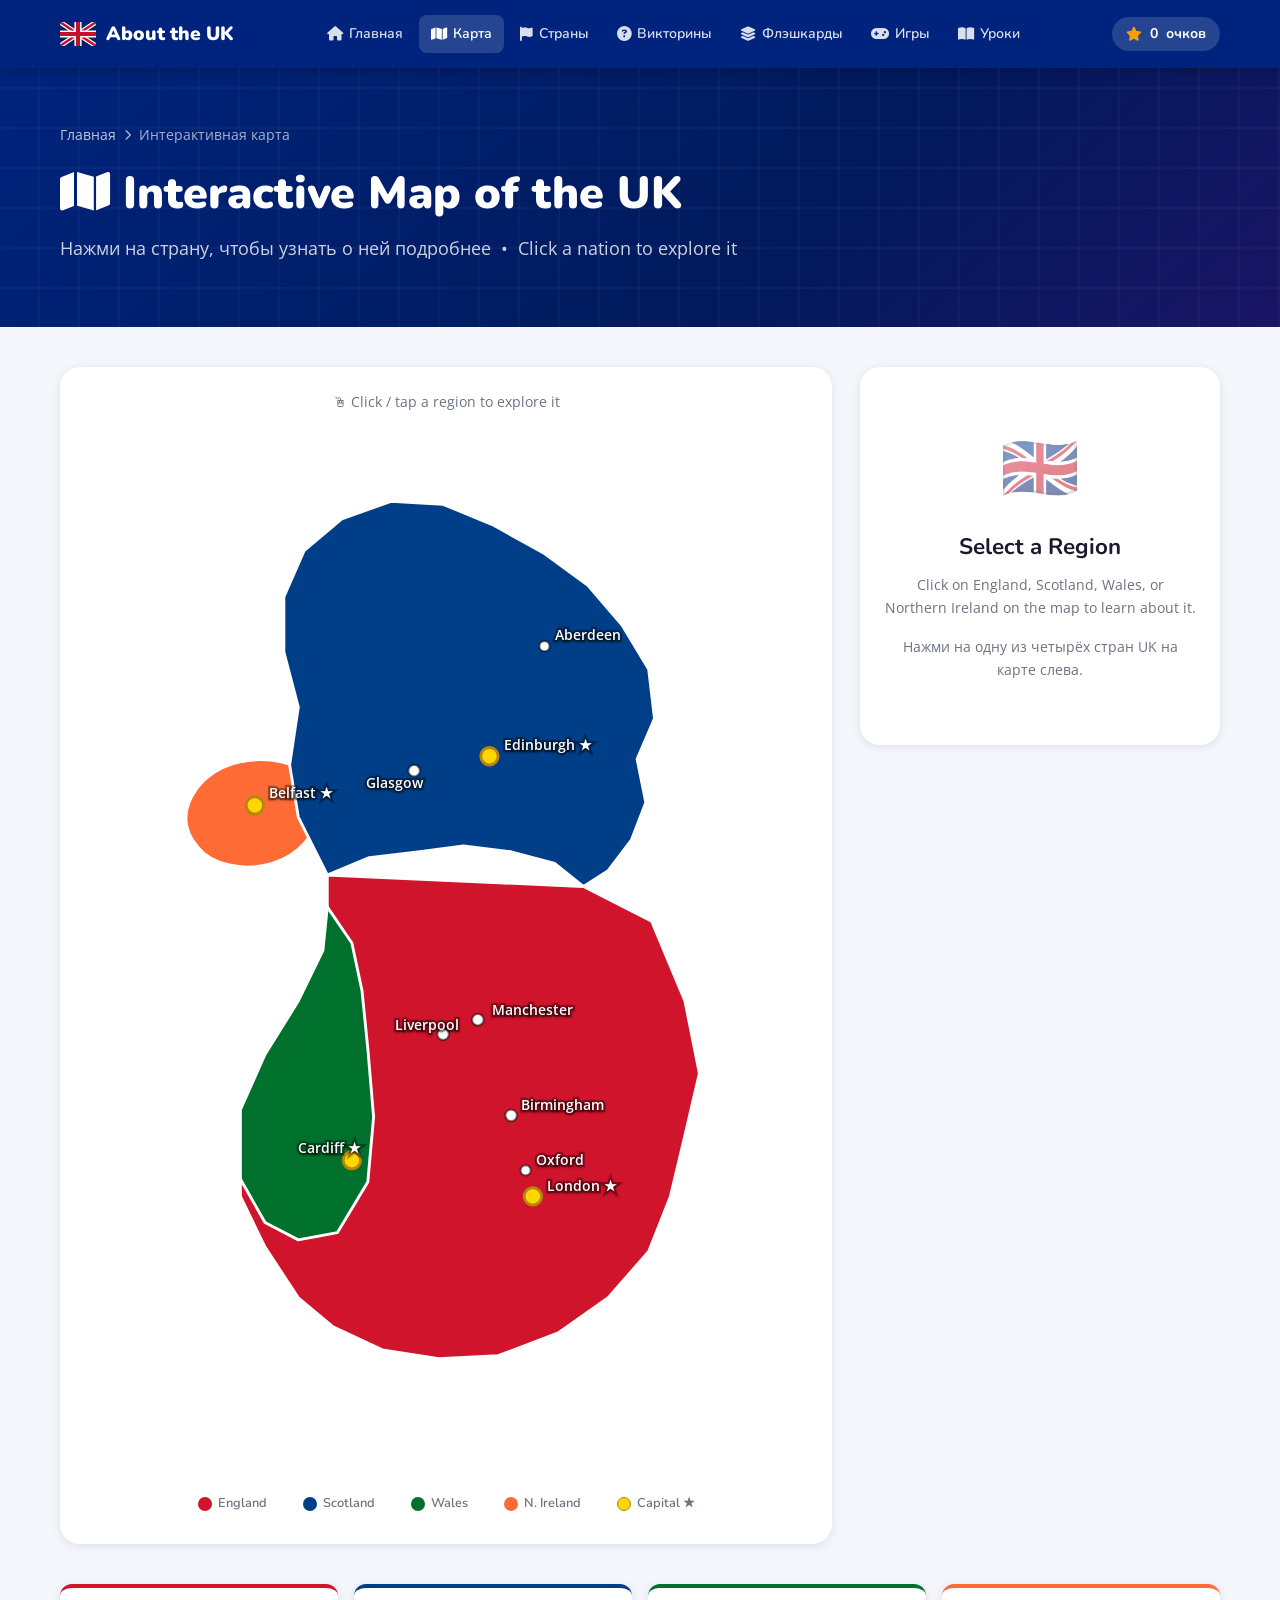
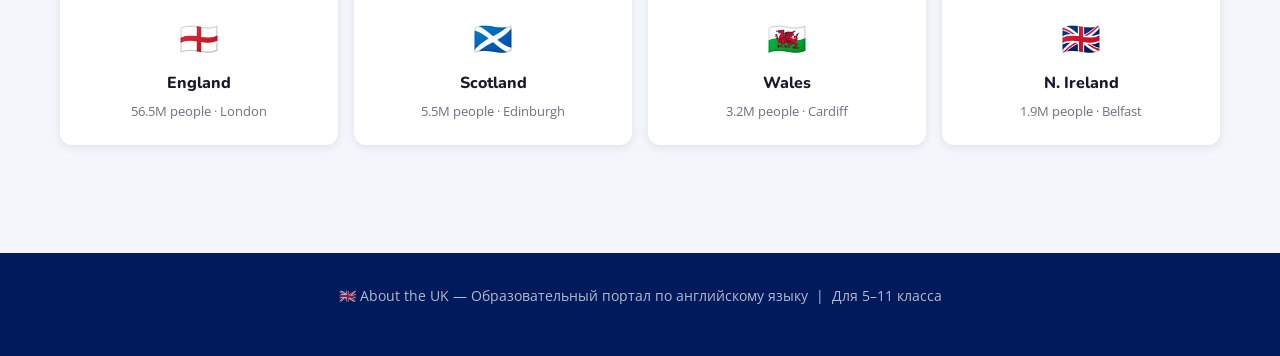
==== pages/map.html @ 23c2fe62 "Init" ====
<!DOCTYPE html>
<html lang="en">
<head>
  <meta charset="UTF-8">
  <meta name="viewport" content="width=device-width, initial-scale=1.0">
  <title>Interactive Map — About the UK</title>
  <link rel="stylesheet" href="../css/main.css">
  <link rel="stylesheet" href="../css/map.css">
  <link rel="stylesheet" href="https://cdnjs.cloudflare.com/ajax/libs/font-awesome/6.5.0/css/all.min.css">
</head>
<body>

  <!-- Navigation -->
  <nav class="nav">
    <div class="container">
      <a class="nav-logo" href="../index.html">
        <svg class="flag-icon" viewBox="0 0 60 40" xmlns="http://www.w3.org/2000/svg">
          <rect width="60" height="40" fill="#012169"/>
          <path d="M0,0 L60,40 M60,0 L0,40" stroke="#fff" stroke-width="8"/>
          <path d="M0,0 L60,40 M60,0 L0,40" stroke="#C8102E" stroke-width="4"/>
          <path d="M30,0 V40 M0,20 H60" stroke="#fff" stroke-width="12"/>
          <path d="M30,0 V40 M0,20 H60" stroke="#C8102E" stroke-width="7"/>
        </svg>
        <span>About the UK</span>
      </a>
      <ul class="nav-menu" id="navMenu">
        <li><a class="nav-link" href="../index.html"><i class="fa fa-home"></i> Главная</a></li>
        <li><a class="nav-link active" href="map.html"><i class="fa fa-map"></i> Карта</a></li>
        <li><a class="nav-link" href="countries.html"><i class="fa fa-flag"></i> Страны</a></li>
        <li><a class="nav-link" href="quiz.html"><i class="fa fa-question-circle"></i> Викторины</a></li>
        <li><a class="nav-link" href="flashcards.html"><i class="fa fa-layer-group"></i> Флэшкарды</a></li>
        <li><a class="nav-link" href="wordgames.html"><i class="fa fa-gamepad"></i> Игры</a></li>
        <li><a class="nav-link" href="lessons.html"><i class="fa fa-book-open"></i> Уроки</a></li>
      </ul>
      <div class="nav-points"><i class="fa fa-star"></i> <span class="nav-pts-value">0</span> очков</div>
      <button class="nav-burger" id="navBurger" aria-label="Menu" aria-expanded="false">
        <span></span><span></span><span></span>
      </button>
    </div>
  </nav>

  <!-- Hero -->
  <div class="page-hero">
    <div class="container">
      <div class="breadcrumb">
        <a href="../index.html">Главная</a>
        <i class="fa fa-chevron-right"></i>
        <span>Интерактивная карта</span>
      </div>
      <h1><i class="fa fa-map"></i> Interactive Map of the UK</h1>
      <p>Нажми на страну, чтобы узнать о ней подробнее &nbsp;•&nbsp; Click a nation to explore it</p>
    </div>
  </div>

  <!-- Map Layout -->
  <div class="container">
    <div class="map-layout">

      <!-- SVG Map -->
      <div class="map-container">
        <p class="map-title">🖱 Click / tap a region to explore it</p>

        <svg class="uk-map-svg" viewBox="0 0 500 720" xmlns="http://www.w3.org/2000/svg" role="img" aria-label="Interactive map of the United Kingdom">
          <title>Interactive map of the United Kingdom</title>

          <!-- ── Northern Ireland ── -->
          <path class="nation nation-northern-ireland" data-nation="northern-ireland"
            d="M 78,248 C 90,232 113,225 137,230 C 155,234 164,247 162,265
               C 160,280 149,294 130,300 C 110,306 88,301 78,288
               C 68,276 68,262 78,248 Z"
            tabindex="0" role="button" aria-label="Northern Ireland"/>

          <!-- ── Scotland ── -->
          <path class="nation nation-scotland" data-nation="scotland"
            d="M 168,308 L 197,296 L 232,292 L 262,288 L 295,292
               L 325,300 L 345,316 L 362,305 L 378,284 L 388,258
               L 382,228 L 394,200 L 390,166 L 372,136 L 348,108
               L 318,86 L 282,66 L 248,52 L 212,50 L 178,62
               L 152,84 L 138,116 L 138,154 L 148,192 L 142,232
               L 148,268 L 168,308 Z"
            tabindex="0" role="button" aria-label="Scotland"/>

          <!-- ── England (drawn first, Wales covers western protrusion on top) ── -->
          <path class="nation nation-england" data-nation="england"
            d="M 168,308 L 345,316 L 392,340 L 415,395
               L 425,445 L 415,488 L 405,530 L 390,568
               L 362,600 L 328,624 L 286,640 L 245,642
               L 206,636 L 172,620 L 148,600 L 125,565
               L 108,530 L 108,480 L 125,452 L 148,435
               L 155,400 L 165,360 L 168,330 L 168,308 Z"
            tabindex="0" role="button" aria-label="England"/>

          <!-- ── Wales (drawn on top of England, covers western protrusion) ── -->
          <path class="nation nation-wales" data-nation="wales"
            d="M 168,330 L 165,360 L 148,395 L 125,432
               L 108,470 L 108,518 L 125,548 L 148,560
               L 175,555 L 196,520 L 200,475 L 196,428
               L 192,388 L 185,355 L 168,330 Z"
            tabindex="0" role="button" aria-label="Wales"/>

          <!-- ── City Markers ── -->
          <!-- London -->
          <g class="city-marker" data-city="London" data-country="england">
            <circle class="city-dot capital" cx="310" cy="530" r="6"/>
            <text class="city-label" x="320" y="526">London ★</text>
          </g>
          <!-- Manchester -->
          <g class="city-marker" data-city="Manchester" data-country="england">
            <circle class="city-dot" cx="272" cy="408" r="4"/>
            <text class="city-label" x="282" y="405">Manchester</text>
          </g>
          <!-- Edinburgh -->
          <g class="city-marker" data-city="Edinburgh" data-country="scotland">
            <circle class="city-dot capital" cx="280" cy="226" r="6"/>
            <text class="city-label" x="290" y="222">Edinburgh ★</text>
          </g>
          <!-- Glasgow -->
          <g class="city-marker" data-city="Glasgow" data-country="scotland">
            <circle class="city-dot" cx="228" cy="236" r="4"/>
            <text class="city-label" x="195" y="248">Glasgow</text>
          </g>
          <!-- Cardiff -->
          <g class="city-marker" data-city="Cardiff" data-country="wales">
            <circle class="city-dot capital" cx="185" cy="505" r="6"/>
            <text class="city-label" x="148" y="500">Cardiff ★</text>
          </g>
          <!-- Belfast -->
          <g class="city-marker" data-city="Belfast" data-country="northern-ireland">
            <circle class="city-dot capital" cx="118" cy="260" r="6"/>
            <text class="city-label" x="128" y="255">Belfast ★</text>
          </g>
          <!-- Birmingham -->
          <g class="city-marker" data-city="Birmingham" data-country="england">
            <circle class="city-dot" cx="295" cy="474" r="4"/>
            <text class="city-label" x="302" y="470">Birmingham</text>
          </g>
          <!-- Liverpool -->
          <g class="city-marker" data-city="Liverpool" data-country="england">
            <circle class="city-dot" cx="248" cy="418" r="4"/>
            <text class="city-label" x="215" y="415">Liverpool</text>
          </g>
          <!-- Oxford -->
          <g class="city-marker" data-city="Oxford" data-country="england">
            <circle class="city-dot" cx="305" cy="512" r="3.5"/>
            <text class="city-label" x="312" y="508">Oxford</text>
          </g>
          <!-- Aberdeen -->
          <g class="city-marker" data-city="Aberdeen" data-country="scotland">
            <circle class="city-dot" cx="318" cy="150" r="3.5"/>
            <text class="city-label" x="325" y="146">Aberdeen</text>
          </g>

        </svg>

        <!-- Tooltip -->
        <div id="mapTooltip" style="display:none;position:absolute;top:16px;left:50%;transform:translateX(-50%);
          background:rgba(0,0,0,0.75);color:#fff;padding:6px 14px;border-radius:20px;
          font-family:var(--font-h);font-weight:700;font-size:0.875rem;pointer-events:none;white-space:nowrap">
        </div>

        <!-- Legend -->
        <div class="map-legend">
          <div class="legend-item" data-nation="england">
            <div class="legend-dot" style="background:#CF142B"></div> England
          </div>
          <div class="legend-item" data-nation="scotland">
            <div class="legend-dot" style="background:#003F87"></div> Scotland
          </div>
          <div class="legend-item" data-nation="wales">
            <div class="legend-dot" style="background:#00712D"></div> Wales
          </div>
          <div class="legend-item" data-nation="northern-ireland">
            <div class="legend-dot" style="background:#FF6B35"></div> N. Ireland
          </div>
          <div class="legend-item" style="cursor:default">
            <div class="legend-dot" style="background:#FFD700;border:1px solid #B8860B"></div> Capital ★
          </div>
        </div>
      </div>

      <!-- Info Panel -->
      <div class="info-panel">
        <div class="info-placeholder" id="infoPlaceholder">
          <div class="big-flag">🇬🇧</div>
          <h3 style="margin-bottom:12px">Select a Region</h3>
          <p>Click on England, Scotland, Wales, or Northern Ireland on the map to learn about it.</p>
          <p style="margin-top:12px;color:var(--text-muted)">Нажми на одну из четырёх стран UK на карте слева.</p>
        </div>
        <div class="info-content" id="infoContent"></div>
      </div>

    </div>

    <!-- Quick facts row -->
    <div style="display:grid;grid-template-columns:repeat(4,1fr);gap:16px;padding:0 0 48px">
      <a href="england.html" style="text-decoration:none">
        <div class="card card-body" style="border-top:4px solid #CF142B;text-align:center">
          <div style="font-size:2rem">🏴󠁧󠁢󠁥󠁮󠁧󠁿</div>
          <div style="font-family:var(--font-h);font-weight:800;margin:8px 0 4px">England</div>
          <div style="font-size:0.8rem;color:var(--text-muted)">56.5M people · London</div>
        </div>
      </a>
      <a href="scotland.html" style="text-decoration:none">
        <div class="card card-body" style="border-top:4px solid #003F87;text-align:center">
          <div style="font-size:2rem">🏴󠁧󠁢󠁳󠁣󠁴󠁿</div>
          <div style="font-family:var(--font-h);font-weight:800;margin:8px 0 4px">Scotland</div>
          <div style="font-size:0.8rem;color:var(--text-muted)">5.5M people · Edinburgh</div>
        </div>
      </a>
      <a href="wales.html" style="text-decoration:none">
        <div class="card card-body" style="border-top:4px solid #00712D;text-align:center">
          <div style="font-size:2rem">🏴󠁧󠁢󠁷󠁬󠁳󠁿</div>
          <div style="font-family:var(--font-h);font-weight:800;margin:8px 0 4px">Wales</div>
          <div style="font-size:0.8rem;color:var(--text-muted)">3.2M people · Cardiff</div>
        </div>
      </a>
      <a href="northern-ireland.html" style="text-decoration:none">
        <div class="card card-body" style="border-top:4px solid #FF6B35;text-align:center">
          <div style="font-size:2rem">🇬🇧</div>
          <div style="font-family:var(--font-h);font-weight:800;margin:8px 0 4px">N. Ireland</div>
          <div style="font-size:0.8rem;color:var(--text-muted)">1.9M people · Belfast</div>
        </div>
      </a>
    </div>
  </div>

  <footer class="footer">
    <div class="container">
      <p>🇬🇧 About the UK — Образовательный портал по английскому языку &nbsp;|&nbsp; Для 5–11 класса</p>
    </div>
  </footer>

  <script src="../js/progress.js"></script>
  <script src="../js/main.js"></script>
  <script src="../js/map.js"></script>
</body>
</html>
---- css/main.css ----
/* ========================================
   ABOUT UK — Global Styles
   ======================================== */

@import url('https://fonts.googleapis.com/css2?family=Nunito:wght@600;700;800;900&family=Open+Sans:wght@400;500;600&display=swap');

/* ── CSS Variables ──────────────────── */
:root {
  --red:        #CF142B;
  --red-dark:   #A50E22;
  --red-light:  #F8D7DA;
  --blue:       #00247D;
  --blue-dark:  #001A5C;
  --blue-light: #E8EEFF;
  --white:      #FFFFFF;
  --bg:         #F4F6FB;
  --bg-alt:     #EEF2FF;
  --text:       #1A1A2E;
  --text-muted: #6B7280;
  --gold:       #F59E0B;
  --green:      #059669;
  --green-bg:   #D1FAE5;
  --border:     #E5E7EB;
  --shadow:     0 2px 8px rgba(0,36,125,0.10);
  --shadow-lg:  0 8px 30px rgba(0,36,125,0.15);
  --radius:     12px;
  --radius-lg:  20px;
  --radius-xl:  28px;
  --font-h:     'Nunito', sans-serif;
  --font-b:     'Open Sans', sans-serif;
  --nav-h:      68px;
  --ease:       cubic-bezier(0.4,0,0.2,1);
}

/* ── Reset ──────────────────────────── */
*, *::before, *::after { box-sizing: border-box; margin: 0; padding: 0; }
html { scroll-behavior: smooth; font-size: 16px; }
body {
  font-family: var(--font-b);
  background: var(--bg);
  color: var(--text);
  line-height: 1.6;
  min-height: 100vh;
  padding-top: var(--nav-h);
}
img { display: block; max-width: 100%; }
a { color: inherit; text-decoration: none; }
button { cursor: pointer; font-family: var(--font-h); border: none; background: none; }
ul, ol { list-style: none; }

/* ── Typography ─────────────────────── */
h1,h2,h3,h4,h5,h6 { font-family: var(--font-h); line-height: 1.25; color: var(--text); }
h1 { font-size: clamp(1.8rem, 4vw, 2.8rem); font-weight: 900; }
h2 { font-size: clamp(1.4rem, 3vw, 2rem);   font-weight: 800; }
h3 { font-size: clamp(1.1rem, 2vw, 1.4rem); font-weight: 700; }
h4 { font-size: 1.1rem; font-weight: 700; }
p  { margin-bottom: 1rem; }

/* ── Layout ─────────────────────────── */
.container { width: 100%; max-width: 1200px; margin: 0 auto; padding: 0 20px; }
.section    { padding: 60px 0; }
.section-sm { padding: 36px 0; }

/* ── Navigation ─────────────────────── */
.nav {
  position: fixed; top: 0; left: 0; right: 0; z-index: 1000;
  height: var(--nav-h);
  background: var(--blue);
  box-shadow: 0 2px 12px rgba(0,0,0,0.25);
  display: flex; align-items: center;
}
.nav .container { display: flex; align-items: center; justify-content: space-between; }

.nav-logo {
  display: flex; align-items: center; gap: 10px;
  font-family: var(--font-h); font-weight: 900; font-size: 1.2rem;
  color: var(--white); white-space: nowrap;
}
.nav-logo .flag-icon { width: 36px; height: 24px; border-radius: 4px; flex-shrink: 0; }

.nav-menu {
  display: flex; align-items: center; gap: 4px;
}
.nav-link {
  display: flex; align-items: center; gap: 6px;
  padding: 8px 12px; border-radius: 8px;
  color: rgba(255,255,255,0.85); font-size: 0.875rem; font-weight: 600;
  font-family: var(--font-h); transition: all 0.2s var(--ease);
}
.nav-link:hover, .nav-link.active {
  background: rgba(255,255,255,0.15); color: var(--white);
}
.nav-link i { font-size: 0.9rem; }

.nav-points {
  display: flex; align-items: center; gap: 8px;
  background: rgba(255,255,255,0.15); border-radius: 20px;
  padding: 6px 14px; color: var(--white); font-family: var(--font-h);
  font-weight: 700; font-size: 0.875rem; white-space: nowrap;
}
.nav-points i { color: var(--gold); }

.nav-burger {
  display: none; flex-direction: column; justify-content: center;
  gap: 5px; width: 36px; height: 36px; padding: 4px;
  border-radius: 8px; background: rgba(255,255,255,0.15);
}
.nav-burger span {
  display: block; height: 2px; background: var(--white);
  border-radius: 2px; transition: 0.3s var(--ease);
}
.nav-burger.open span:nth-child(1) { transform: translateY(7px) rotate(45deg); }
.nav-burger.open span:nth-child(2) { opacity: 0; }
.nav-burger.open span:nth-child(3) { transform: translateY(-7px) rotate(-45deg); }

/* Mobile nav */
@media (max-width: 900px) {
  .nav-menu {
    display: none; position: absolute; top: var(--nav-h); left: 0; right: 0;
    flex-direction: column; align-items: stretch; gap: 4px;
    background: var(--blue-dark); padding: 12px 16px 20px;
    box-shadow: 0 8px 20px rgba(0,0,0,0.25);
  }
  .nav-menu.open { display: flex; }
  .nav-link { padding: 12px 16px; font-size: 1rem; }
  .nav-burger { display: flex; }
  .nav-points { display: none; }
}
@media (max-width: 480px) {
  .nav-logo span { display: none; }
}

/* ── Cards ──────────────────────────── */
.card {
  background: var(--white); border-radius: var(--radius);
  box-shadow: var(--shadow); overflow: hidden;
  transition: transform 0.2s var(--ease), box-shadow 0.2s var(--ease);
}
.card:hover {
  transform: translateY(-4px); box-shadow: var(--shadow-lg);
}
.card-body { padding: 24px; }

/* Feature cards (index page) */
.feature-card {
  background: var(--white); border-radius: var(--radius-lg);
  padding: 28px 24px; display: flex; flex-direction: column;
  align-items: flex-start; gap: 12px;
  box-shadow: var(--shadow); text-decoration: none;
  transition: transform 0.25s var(--ease), box-shadow 0.25s var(--ease);
  border: 2px solid transparent; cursor: pointer;
}
.feature-card:hover {
  transform: translateY(-6px); box-shadow: var(--shadow-lg);
  border-color: var(--blue-light);
}
.feature-card .icon {
  width: 56px; height: 56px; border-radius: 14px;
  display: flex; align-items: center; justify-content: center;
  font-size: 1.6rem;
}
.feature-card .title { font-family: var(--font-h); font-weight: 800; font-size: 1.1rem; }
.feature-card .desc  { font-size: 0.875rem; color: var(--text-muted); line-height: 1.5; }
.feature-card .arrow { margin-top: auto; color: var(--blue); font-size: 1.1rem; }

/* ── Buttons ────────────────────────── */
.btn {
  display: inline-flex; align-items: center; justify-content: center; gap: 8px;
  padding: 12px 24px; border-radius: 10px;
  font-family: var(--font-h); font-weight: 700; font-size: 1rem;
  transition: all 0.2s var(--ease); white-space: nowrap;
}
.btn-primary   { background: var(--blue); color: var(--white); }
.btn-primary:hover   { background: var(--blue-dark); transform: translateY(-1px); }
.btn-danger    { background: var(--red);  color: var(--white); }
.btn-danger:hover    { background: var(--red-dark); transform: translateY(-1px); }
.btn-outline   { background: transparent; color: var(--blue); border: 2px solid var(--blue); }
.btn-outline:hover   { background: var(--blue); color: var(--white); }
.btn-ghost     { background: transparent; color: var(--text-muted); }
.btn-ghost:hover     { background: var(--border); color: var(--text); }
.btn-sm  { padding: 8px 16px;  font-size: 0.875rem; border-radius: 8px; }
.btn-lg  { padding: 16px 32px; font-size: 1.1rem;   border-radius: 14px; }
.btn:disabled { opacity: 0.5; cursor: not-allowed; transform: none !important; }

/* ── Badges / Tags ──────────────────── */
.badge {
  display: inline-flex; align-items: center; gap: 4px;
  padding: 4px 10px; border-radius: 20px;
  font-family: var(--font-h); font-size: 0.78rem; font-weight: 700;
}
.badge-blue   { background: var(--blue-light); color: var(--blue); }
.badge-red    { background: var(--red-light);  color: var(--red-dark); }
.badge-gold   { background: #FEF3C7; color: #92400E; }
.badge-green  { background: var(--green-bg);   color: #065F46; }

/* Level badges */
.level-badge { cursor: pointer; transition: all 0.15s var(--ease); }
.level-badge:hover    { transform: scale(1.05); }
.level-badge.selected { box-shadow: 0 0 0 3px var(--blue); }

/* ── Progress Bar ───────────────────── */
.progress-bar-wrap {
  background: var(--border); border-radius: 8px; overflow: hidden;
  height: 10px; width: 100%;
}
.progress-bar-fill {
  height: 100%; background: linear-gradient(90deg, var(--blue), var(--red));
  border-radius: 8px; transition: width 0.6s var(--ease);
}

/* ── Page Hero ──────────────────────── */
.page-hero {
  background: linear-gradient(135deg, var(--blue) 0%, var(--blue-dark) 60%, #1A1464 100%);
  color: var(--white); padding: 56px 0 48px;
  position: relative; overflow: hidden;
}
.page-hero::before {
  content: ''; position: absolute; inset: 0; opacity: 0.06;
  background-image:
    repeating-linear-gradient(0deg, transparent, transparent 38px, rgba(255,255,255,0.5) 38px, rgba(255,255,255,0.5) 40px),
    repeating-linear-gradient(90deg, transparent, transparent 38px, rgba(255,255,255,0.5) 38px, rgba(255,255,255,0.5) 40px);
}
.page-hero .container { position: relative; }
.page-hero h1 { color: var(--white); margin-bottom: 12px; }
.page-hero p  { color: rgba(255,255,255,0.8); font-size: 1.1rem; }
.page-hero .breadcrumb {
  display: flex; align-items: center; gap: 8px;
  font-size: 0.875rem; color: rgba(255,255,255,0.65); margin-bottom: 20px;
}
.page-hero .breadcrumb a { color: rgba(255,255,255,0.75); }
.page-hero .breadcrumb a:hover { color: var(--white); }
.page-hero .breadcrumb i { font-size: 0.7rem; }

/* ── Section Titles ─────────────────── */
.section-title { text-align: center; margin-bottom: 48px; }
.section-title h2 { margin-bottom: 12px; }
.section-title p { color: var(--text-muted); font-size: 1.05rem; max-width: 560px; margin: 0 auto; }
.section-title .divider {
  width: 56px; height: 4px; border-radius: 2px;
  background: linear-gradient(90deg, var(--blue), var(--red));
  margin: 16px auto 0;
}

/* ── Grid Layouts ───────────────────── */
.grid-2 { display: grid; grid-template-columns: repeat(2, 1fr); gap: 24px; }
.grid-3 { display: grid; grid-template-columns: repeat(3, 1fr); gap: 24px; }
.grid-4 { display: grid; grid-template-columns: repeat(4, 1fr); gap: 20px; }

@media (max-width: 1024px) { .grid-4 { grid-template-columns: repeat(2, 1fr); } }
@media (max-width: 768px)  {
  .grid-3 { grid-template-columns: repeat(2, 1fr); }
  .grid-2 { grid-template-columns: 1fr; }
  .section { padding: 40px 0; }
}
@media (max-width: 480px)  {
  .grid-3, .grid-4 { grid-template-columns: 1fr; }
}

/* ── Fact Box ───────────────────────── */
.fact-box {
  background: var(--bg-alt); border-left: 4px solid var(--blue);
  padding: 16px 20px; border-radius: 0 var(--radius) var(--radius) 0;
  margin-bottom: 20px;
}
.fact-box .fact-label { font-size: 0.8rem; color: var(--text-muted); text-transform: uppercase; letter-spacing: 0.05em; margin-bottom: 4px; }
.fact-box .fact-value { font-family: var(--font-h); font-weight: 700; font-size: 1.05rem; }

/* ── Toast notification ─────────────── */
.toast {
  position: fixed; bottom: 24px; left: 50%; transform: translateX(-50%) translateY(80px);
  background: var(--text); color: var(--white); padding: 12px 24px;
  border-radius: 24px; font-family: var(--font-h); font-weight: 600;
  z-index: 9999; transition: transform 0.3s var(--ease);
  pointer-events: none; white-space: nowrap;
}
.toast.show { transform: translateX(-50%) translateY(0); }

/* ── Footer ─────────────────────────── */
.footer {
  background: var(--blue-dark); color: rgba(255,255,255,0.7);
  padding: 32px 0; margin-top: 60px; font-size: 0.875rem; text-align: center;
}
.footer a { color: rgba(255,255,255,0.85); }
.footer a:hover { color: var(--white); }

/* ── Animations ─────────────────────── */
@keyframes fadeInUp {
  from { opacity: 0; transform: translateY(24px); }
  to   { opacity: 1; transform: translateY(0); }
}
@keyframes pulse {
  0%,100% { transform: scale(1); }
  50%      { transform: scale(1.05); }
}
@keyframes spin {
  to { transform: rotate(360deg); }
}
.fade-in-up { animation: fadeInUp 0.5s var(--ease) both; }
.fade-in-up-1 { animation-delay: 0.1s; }
.fade-in-up-2 { animation-delay: 0.2s; }
.fade-in-up-3 { animation-delay: 0.3s; }
.fade-in-up-4 { animation-delay: 0.4s; }

/* ── Utility classes ────────────────── */
.text-center { text-align: center; }
.text-muted  { color: var(--text-muted); }
.fw-bold     { font-weight: 700; }
.mb-0  { margin-bottom: 0; }
.mb-8  { margin-bottom: 8px; }
.mb-16 { margin-bottom: 16px; }
.mb-24 { margin-bottom: 24px; }
.mb-32 { margin-bottom: 32px; }
.mt-16 { margin-top: 16px; }
.mt-24 { margin-top: 24px; }
.mt-32 { margin-top: 32px; }
.gap-8  { gap: 8px; }
.gap-16 { gap: 16px; }
.flex   { display: flex; }
.flex-center { display: flex; align-items: center; justify-content: center; }
.flex-between { display: flex; align-items: center; justify-content: space-between; }
.flex-wrap { flex-wrap: wrap; }

/* ── SVG UK Flag (used in nav logo) ── */
.uk-flag-svg {
  width: 36px; height: 24px; border-radius: 4px;
  background: var(--blue);
  display: inline-block; vertical-align: middle;
}

/* ── Scrollbar ──────────────────────── */
::-webkit-scrollbar { width: 8px; }
::-webkit-scrollbar-track { background: var(--bg); }
::-webkit-scrollbar-thumb { background: var(--blue-light); border-radius: 4px; }
::-webkit-scrollbar-thumb:hover { background: var(--blue); }
---- css/map.css ----
/* ========================================
   Map Page Styles
   ======================================== */

.map-layout {
  display: grid;
  grid-template-columns: 1fr 360px;
  gap: 28px;
  align-items: start;
  padding: 40px 0;
}

/* ── SVG Map Container ── */
.map-container {
  background: var(--white);
  border-radius: var(--radius-lg);
  box-shadow: var(--shadow);
  padding: 24px;
  position: relative;
}

.map-title {
  text-align: center;
  margin-bottom: 16px;
  font-size: 0.875rem;
  color: var(--text-muted);
}

.uk-map-svg {
  width: 100%;
  height: auto;
  display: block;
  cursor: pointer;
}

/* ── Nations on SVG ── */
.nation {
  cursor: pointer;
  transition: filter 0.15s ease, opacity 0.15s ease;
  stroke: #fff;
  stroke-width: 2;
  stroke-linejoin: round;
}
.nation:hover  { filter: brightness(1.15); opacity: 0.95; }
.nation:focus  { outline: none; filter: brightness(1.2); }
.nation.active { filter: brightness(1.25) drop-shadow(0 0 8px rgba(0,0,0,0.4)); stroke-width: 3; }

.nation-england        { fill: #CF142B; }
.nation-scotland       { fill: #003F87; }
.nation-wales          { fill: #00712D; }
.nation-northern-ireland { fill: #FF6B35; }

/* City markers */
.city-marker {
  cursor: pointer;
}
.city-dot {
  fill: #fff;
  stroke: rgba(0,0,0,0.5);
  stroke-width: 1.5;
  transition: r 0.15s ease, fill 0.15s ease;
}
.city-dot.capital {
  fill: #FFD700;
  stroke: #B8860B;
  stroke-width: 2;
}
.city-marker:hover .city-dot { r: 6; fill: #FFD700; }
.city-label {
  font-family: 'Open Sans', sans-serif;
  font-size: 10px;
  fill: #fff;
  font-weight: 600;
  pointer-events: none;
  text-shadow: 0 1px 2px rgba(0,0,0,0.5);
  paint-order: stroke;
  stroke: rgba(0,0,0,0.3);
  stroke-width: 3px;
}

/* Map legend */
.map-legend {
  display: flex; gap: 12px; flex-wrap: wrap;
  justify-content: center; margin-top: 16px;
}
.legend-item {
  display: flex; align-items: center; gap: 6px;
  font-size: 0.8rem; color: var(--text-muted); font-family: var(--font-h); font-weight: 600;
  cursor: pointer; padding: 4px 10px; border-radius: 16px;
  border: 2px solid transparent; transition: border-color 0.15s;
}
.legend-item:hover { border-color: currentColor; }
.legend-dot { width: 14px; height: 14px; border-radius: 50%; flex-shrink: 0; }
.legend-item.active { border-color: var(--text); }

/* ── Info Panel ── */
.info-panel {
  background: var(--white);
  border-radius: var(--radius-lg);
  box-shadow: var(--shadow);
  overflow: hidden;
  position: sticky;
  top: calc(var(--nav-h) + 16px);
}

.info-placeholder {
  padding: 48px 24px;
  text-align: center;
  color: var(--text-muted);
}
.info-placeholder .big-flag { font-size: 4rem; margin-bottom: 16px; opacity: 0.5; }
.info-placeholder p { font-size: 0.9rem; line-height: 1.6; }

.info-content { display: none; }
.info-content.visible { display: block; animation: fadeInUp 0.3s ease; }

.info-header {
  padding: 24px;
  color: #fff;
  position: relative;
}
.info-header .country-flag { font-size: 3rem; margin-bottom: 8px; }
.info-header h2 { color: #fff; font-size: 1.6rem; margin-bottom: 4px; }
.info-header .name-ru { color: rgba(255,255,255,0.75); font-size: 0.9rem; }

.info-body { padding: 20px; }

.info-facts {
  display: grid; grid-template-columns: 1fr 1fr; gap: 10px; margin-bottom: 20px;
}
.info-fact {
  background: var(--bg); border-radius: var(--radius);
  padding: 10px 12px;
}
.info-fact .label { font-size: 0.75rem; color: var(--text-muted); text-transform: uppercase; letter-spacing: 0.05em; }
.info-fact .value { font-family: var(--font-h); font-weight: 700; font-size: 0.9rem; margin-top: 2px; }

.info-description {
  font-size: 0.875rem; line-height: 1.6; color: var(--text-muted); margin-bottom: 20px;
}

.info-landmarks h4 { margin-bottom: 12px; font-size: 0.95rem; }
.landmark-item {
  display: flex; align-items: flex-start; gap: 10px;
  padding: 8px 0; border-bottom: 1px solid var(--border); font-size: 0.85rem;
}
.landmark-item:last-child { border-bottom: none; }
.landmark-emoji { font-size: 1.3rem; flex-shrink: 0; margin-top: 1px; }
.landmark-text strong { display: block; font-family: var(--font-h); font-weight: 700; margin-bottom: 2px; }
.landmark-text span { color: var(--text-muted); line-height: 1.4; }

.info-cta {
  margin-top: 20px; padding-top: 20px; border-top: 1px solid var(--border);
  display: flex; gap: 8px;
}
.info-cta a { flex: 1; text-align: center; }

/* ── Responsive ── */
@media (max-width: 900px) {
  .map-layout {
    grid-template-columns: 1fr;
  }
  .info-panel {
    position: static;
  }
  .uk-map-svg { max-width: 480px; margin: 0 auto; }
}
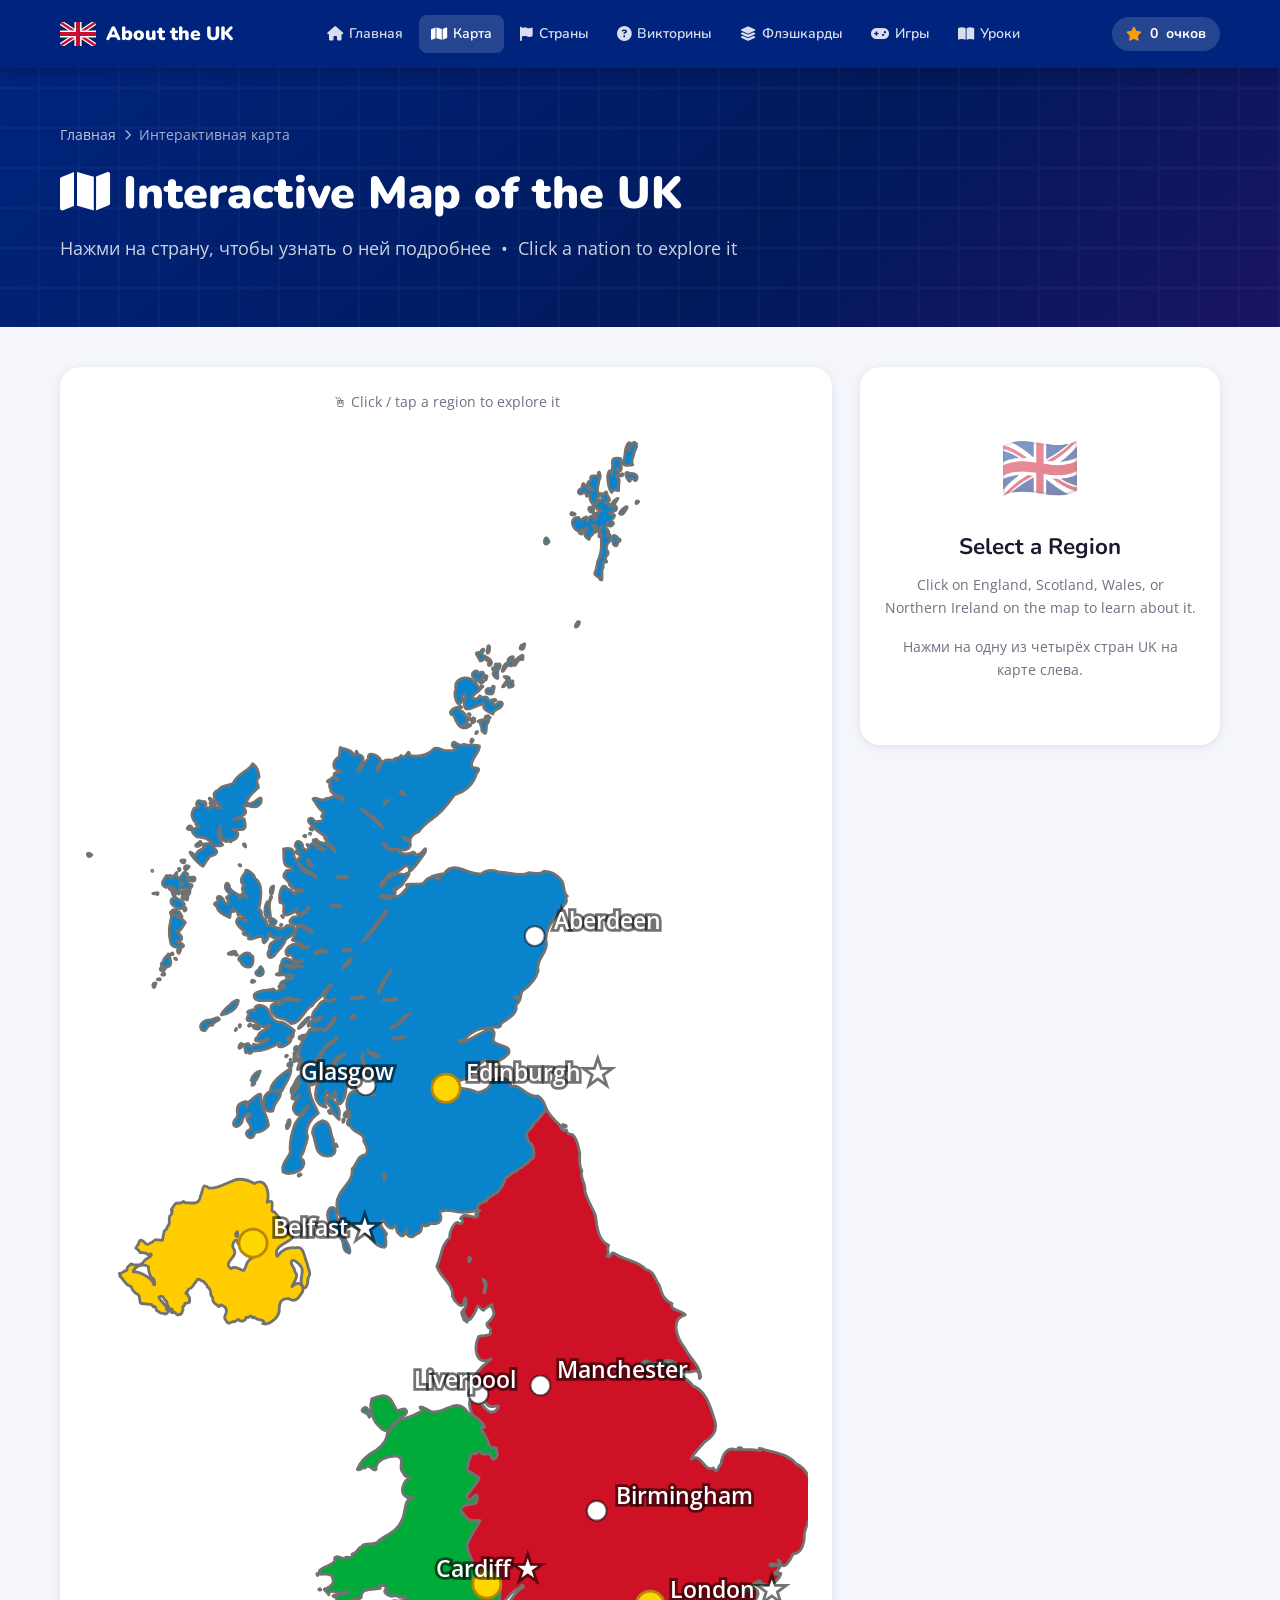
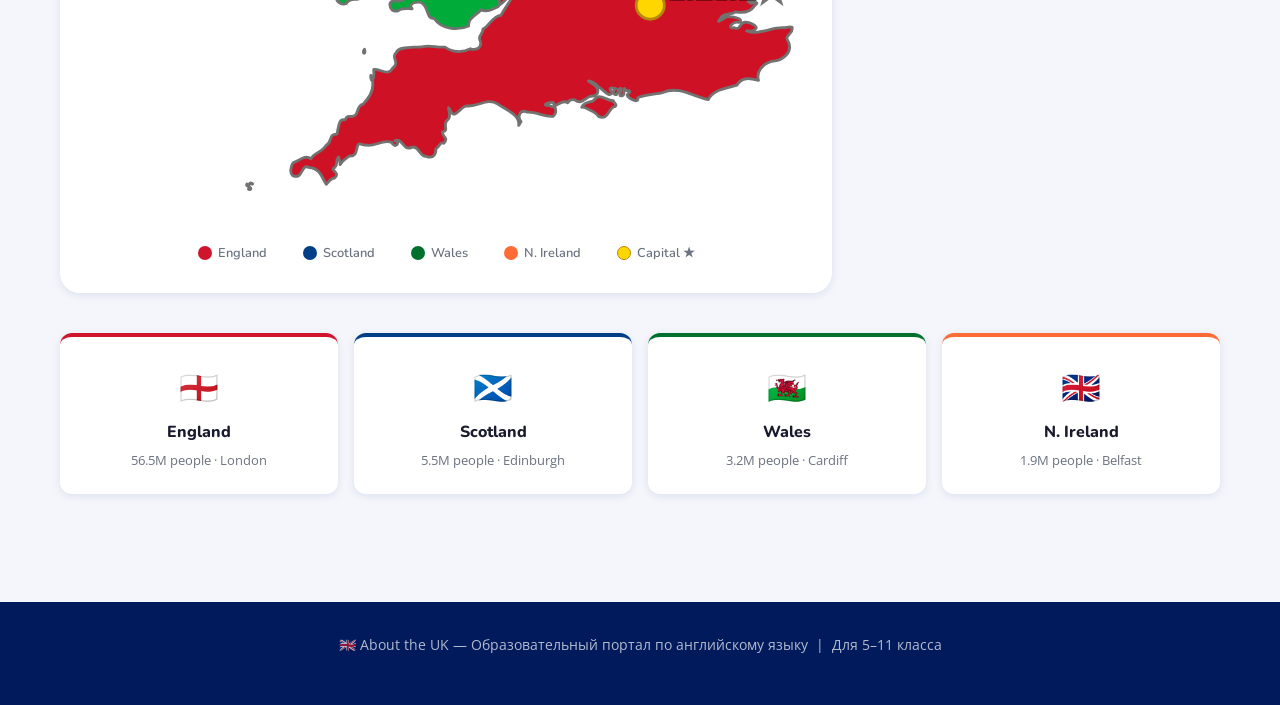
==== commit d94a6920: "Update map" ====
--- a/pages/map.html
+++ b/pages/map.html
@@ -60,96 +60,222 @@
       <div class="map-container">
         <p class="map-title">🖱 Click / tap a region to explore it</p>
 
-        <svg class="uk-map-svg" viewBox="0 0 500 720" xmlns="http://www.w3.org/2000/svg" role="img" aria-label="Interactive map of the United Kingdom">
+        <svg class="uk-map-svg" viewBox="128 58 514 988" xmlns="http://www.w3.org/2000/svg" role="img" aria-label="Interactive map of the United Kingdom">
           <title>Interactive map of the United Kingdom</title>
 
-          <!-- ── Northern Ireland ── -->
-          <path class="nation nation-northern-ireland" data-nation="northern-ireland"
-            d="M 78,248 C 90,232 113,225 137,230 C 155,234 164,247 162,265
-               C 160,280 149,294 130,300 C 110,306 88,301 78,288
-               C 68,276 68,262 78,248 Z"
-            tabindex="0" role="button" aria-label="Northern Ireland"/>
-
-          <!-- ── Scotland ── -->
-          <path class="nation nation-scotland" data-nation="scotland"
-            d="M 168,308 L 197,296 L 232,292 L 262,288 L 295,292
-               L 325,300 L 345,316 L 362,305 L 378,284 L 388,258
-               L 382,228 L 394,200 L 390,166 L 372,136 L 348,108
-               L 318,86 L 282,66 L 248,52 L 212,50 L 178,62
-               L 152,84 L 138,116 L 138,154 L 148,192 L 142,232
-               L 148,268 L 168,308 Z"
-            tabindex="0" role="button" aria-label="Scotland"/>
-
-          <!-- ── England (drawn first, Wales covers western protrusion on top) ── -->
-          <path class="nation nation-england" data-nation="england"
-            d="M 168,308 L 345,316 L 392,340 L 415,395
-               L 425,445 L 415,488 L 405,530 L 390,568
-               L 362,600 L 328,624 L 286,640 L 245,642
-               L 206,636 L 172,620 L 148,600 L 125,565
-               L 108,530 L 108,480 L 125,452 L 148,435
-               L 155,400 L 165,360 L 168,330 L 168,308 Z"
-            tabindex="0" role="button" aria-label="England"/>
-
-          <!-- ── Wales (drawn on top of England, covers western protrusion) ── -->
-          <path class="nation nation-wales" data-nation="wales"
-            d="M 168,330 L 165,360 L 148,395 L 125,432
-               L 108,470 L 108,518 L 125,548 L 148,560
-               L 175,555 L 196,520 L 200,475 L 196,428
-               L 192,388 L 185,355 L 168,330 Z"
-            tabindex="0" role="button" aria-label="Wales"/>
-
-          <!-- ── City Markers ── -->
-          <!-- London -->
-          <g class="city-marker" data-city="London" data-country="england">
-            <circle class="city-dot capital" cx="310" cy="530" r="6"/>
-            <text class="city-label" x="320" y="526">London ★</text>
-          </g>
-          <!-- Manchester -->
-          <g class="city-marker" data-city="Manchester" data-country="england">
-            <circle class="city-dot" cx="272" cy="408" r="4"/>
-            <text class="city-label" x="282" y="405">Manchester</text>
-          </g>
-          <!-- Edinburgh -->
-          <g class="city-marker" data-city="Edinburgh" data-country="scotland">
-            <circle class="city-dot capital" cx="280" cy="226" r="6"/>
-            <text class="city-label" x="290" y="222">Edinburgh ★</text>
-          </g>
-          <!-- Glasgow -->
-          <g class="city-marker" data-city="Glasgow" data-country="scotland">
-            <circle class="city-dot" cx="228" cy="236" r="4"/>
-            <text class="city-label" x="195" y="248">Glasgow</text>
-          </g>
-          <!-- Cardiff -->
-          <g class="city-marker" data-city="Cardiff" data-country="wales">
-            <circle class="city-dot capital" cx="185" cy="505" r="6"/>
-            <text class="city-label" x="148" y="500">Cardiff ★</text>
-          </g>
-          <!-- Belfast -->
-          <g class="city-marker" data-city="Belfast" data-country="northern-ireland">
-            <circle class="city-dot capital" cx="118" cy="260" r="6"/>
-            <text class="city-label" x="128" y="255">Belfast ★</text>
-          </g>
-          <!-- Birmingham -->
-          <g class="city-marker" data-city="Birmingham" data-country="england">
-            <circle class="city-dot" cx="295" cy="474" r="4"/>
-            <text class="city-label" x="302" y="470">Birmingham</text>
-          </g>
-          <!-- Liverpool -->
-          <g class="city-marker" data-city="Liverpool" data-country="england">
-            <circle class="city-dot" cx="248" cy="418" r="4"/>
-            <text class="city-label" x="215" y="415">Liverpool</text>
-          </g>
-          <!-- Oxford -->
-          <g class="city-marker" data-city="Oxford" data-country="england">
-            <circle class="city-dot" cx="305" cy="512" r="3.5"/>
-            <text class="city-label" x="312" y="508">Oxford</text>
-          </g>
-          <!-- Aberdeen -->
-          <g class="city-marker" data-city="Aberdeen" data-country="scotland">
-            <circle class="city-dot" cx="318" cy="150" r="3.5"/>
-            <text class="city-label" x="325" y="146">Aberdeen</text>
-          </g>
-
+<g id="layer5" class="nation nation-england" data-nation="england" tabindex="0" role="button" aria-label="England">
+        <path id="path2408" fill="#ce1124" stroke="#727271" stroke-width="2" d="M 406.822998 612.534973 C 413.279999 611.945984 402.050995 616.507019 407.661011 615.531982 C 406.898987 621.312012 398.134003 612.377991 395.363007 618.554993 C 398.240997 619.810974 396.429993 623.820984 393.282013 621.252991 C 391.082001 620.630981 387.031006 628.403992 387.721985 632 C 381.222992 637.281982 381.954987 645.973022 378.46701 652.400024 C 380.084991 659.411011 390.636993 665.169006 389.477997 673.461975 C 390.678986 676.867004 396.321014 683.866028 397.644989 678.257996 C 399.14801 668.937012 400.457001 682.112 397.567993 682.776001 C 397.105011 686.254028 398.631012 688.174011 401.295013 690.301025 C 401.904999 691.098999 404.911011 686.508972 406.341003 683.562012 C 407.627014 677.392029 408.782013 683.094971 411.667999 683.700989 C 412.687012 681.992004 420.138 677.539001 417.102997 680.940979 C 421.218994 686.234009 417.877014 689.213013 414.075012 693.059998 C 414.002991 697.562012 417.872986 695.325012 416.466003 698.997009 C 418.132996 701.541016 411.417999 701.619019 408.065002 702.312012 C 404.908997 709.64801 405.324005 723.705994 416.915985 718.286011 C 413.675995 721.116028 406.183014 726.119019 404.229004 732.995972 C 407.605011 738.593994 408.054993 746.643982 414.152008 750.327026 C 416.441986 755.064026 424.342987 748.616028 421.808014 753.288025 C 416.614014 761.26001 409.041992 750.01001 408.32901 744.143982 C 397.768005 743.177979 402.462006 755.268005 403.937988 757.999023 C 406.369995 760.273987 403.889008 758.091003 406.233002 759.763977 C 408.575989 761.437012 406.720001 760.106995 406.720001 760.106995 C 406.720001 760.106995 411.02301 763.635986 411.958008 765.677979 C 412.893005 767.719971 409.278992 766.172974 409.464996 767.65802 C 409.652008 769.143005 410.587006 768.833008 412.457001 772.112976 C 414.325989 775.392029 416.195007 780.775024 416.195007 780.775024 L 420.682007 781.518005 L 421.429993 786.715027 C 421.429993 786.715027 419.809998 789.437988 418.438995 789.190002 C 417.067993 788.942993 417.81601 786.59198 415.946014 785.724976 C 414.076996 784.859009 412.644012 786.219971 410.960999 785.724976 C 409.278992 785.22998 410.399994 783.807007 409.216003 783.744995 C 408.032013 783.682983 407.845001 784.796997 406.225006 785.478027 C 404.605011 786.15802 404.230988 783.497986 402.735992 786.468018 C 401.23999 789.437988 399.631989 796.03302 400.243011 797.357971 C 400.489014 797.890991 408.218994 802.184021 408.467987 802.554993 C 409.367004 803.893982 402.571014 811.086975 400.243011 814.682983 C 399.121002 816.414978 400.375 818.234985 401.988007 818.39502 C 402.610992 818.45697 405.664001 814.434998 406.723999 814.929993 C 407.78299 815.424988 406.963989 819.348022 406.225006 820.375 C 405.753998 821.030029 401.489014 820.932007 398.747986 822.107971 C 396.006012 823.28302 395.257996 825.078003 395.257996 825.078003 C 395.257996 825.078003 400.265991 833.745972 404.230988 833.244995 C 407.65799 832.812012 409.278992 832.565002 408.96701 833.244995 C 407.184998 837.138977 402.309998 843.137024 399.993988 849.828003 C 399.308014 851.807983 401.11499 856.263 403.234009 860.965027 C 405.352997 865.66803 405.755005 867.515015 408.467987 868.638 C 409.216003 868.947021 412.457001 866.96698 413.20401 867.153015 C 415.881012 867.817017 415.054993 873.848022 421.112 874.008972 C 424.412994 874.096008 422.070007 890.232971 422.273987 893.340027 C 427.739014 890.596985 431.062988 882.64801 437.553986 880.481018 C 439.5 876.955994 441.621002 880.484985 437.895996 881.359985 C 431.924011 886.015015 428.084991 893.861023 423.872986 900.278992 C 418.299011 900.497009 414.687012 908.784973 411.311005 909.885986 C 411.041992 914.245972 408.110992 913.486023 408.950012 917.471985 C 411.175995 922.419983 407.463013 925.512024 402.381012 923.978027 C 396.462006 926.994019 389.558014 926.473022 384.352997 922.744995 C 379.498993 923.409973 374.084015 921.364014 368.885986 922.375 C 363.209015 923.426025 351.255005 921.851013 349.645996 926.799988 C 345.399994 929.403992 352.537994 934.007019 347.378998 937.408997 C 343.981995 944.155029 338.303986 937.940002 333.699005 938.642029 C 333.654999 941.263 334.334991 943.991028 332.847992 946.234985 C 331.360992 948.479004 331.013 938.112 332.678986 945.606018 C 334.346008 953.098999 330.725006 958.671021 326.088989 963.281982 C 320.574005 964.150024 324.054993 972.870972 316.989014 971.978027 C 313.197998 971.405029 314.862 973.624023 313.076996 974.414978 C 308.631012 973.348999 308.791992 979.859009 307.548004 984.606995 C 301.450012 984.356018 304.480011 990.122986 299.954987 992.440002 C 297.502014 997.156006 291.312988 997.833984 289.069 1002.09198 C 285.057007 998.937012 281.093994 1003.237 276.445007 1004.89801 C 274.786011 1007.275024 273.806 1012.268005 276.212006 1014.057983 C 283.899994 1017.223999 281.743988 1005.033997 287.858002 1008.26001 C 295.373993 1008.677002 296.89801 1015.263977 299.954987 1020.164001 C 301.072998 1019.307983 303.075989 1015.770996 305.778015 1015.723022 C 310.778015 1012.127991 301.755005 1010.013977 305.980011 1008.336975 C 308.759003 1005.622986 305.993988 1003.958984 308.696991 1000.765991 C 309.167999 1000.734985 309.915985 1005.599976 309.752991 1006.255005 C 311.701996 1003.041992 313.661987 1002.05603 316.274994 1000.148987 C 321.197998 1000.471008 321.169006 996.85498 322.052002 993.473022 C 322.877991 989.054016 326.45401 993.330017 327.70401 992.255005 C 334.604004 994.060974 339.487 987.906982 346.415985 990.435974 C 348.688995 995.434998 353.380005 990.390015 348.651001 989.262024 C 354.589996 987.015991 354.330994 996.929016 360.532013 993.966003 C 365.308014 991.961975 366.832001 1001.323975 370.826996 1000.210999 C 374.93399 1002.171997 378.028015 999.948975 377.830994 995.060974 C 381.218994 992.973999 380.572998 989.601013 383.359009 991.129028 C 387.247986 986.754028 382.631012 987.367004 382.334015 983.033997 C 387.873993 982.577026 381.790985 977.403992 386.325012 974.244995 C 389.838989 972.198975 384.34201 961.521973 388.251007 967.723022 C 390.721008 975.312012 395.423004 964.481018 399.881012 964.5 C 407.59201 965.601013 414.415985 958.18103 421.791992 963.328003 C 427.402008 967.189026 437.984009 970.945007 436.559998 978.408997 C 437.407013 977.763 437.325012 976.390015 438.299988 975.771973 C 435.776001 972.757996 436.721008 966.424011 442.895996 968.95697 C 449.911011 968.645996 454.859009 972.768005 461.079987 971.916992 C 463.737 969.244019 462.95401 967.661987 462.431 965.379028 C 458.575012 965.612 458.402008 963.185974 456.234985 964.252991 C 453.759003 963.388 458.686005 961.732971 461.15799 962.078979 C 462.382996 967.893982 466.786987 958.859985 471.406006 962.310974 C 471.893005 961.903015 472.345001 959.38501 476.298004 960.229004 C 481.315002 963.742004 482.790009 959.677979 487.338989 957.653992 C 494.928986 958.047974 493.855988 951.41803 488.813995 948.633972 C 481.596985 944.690979 491.056 947.710022 492.976013 950.978027 C 496.173004 951.966003 501.009003 959.716003 503.037994 955.018005 C 499.917999 951.906006 501.847992 951.099976 505.428986 952.27301 C 501.158997 955.390991 507.144012 959.598999 507.292999 953.151978 C 511.799011 948.893005 507.408997 958.257996 508.799011 957.067993 C 513.512024 959.354004 509.791992 948.323975 512.557007 953.474976 C 512.150024 953.726013 518.077026 953.200012 514.094971 956.034973 C 511.178009 957.526978 522.593994 964.182007 521.098022 958.763977 C 523.025024 957.184998 533.598999 956.177979 538.893982 955.03302 C 549.976013 950.018005 560.767029 957.953979 571.208984 960.013 C 575.190002 952.491028 584.067993 952.414001 591.505005 949.820984 C 595.130981 943.643982 600.94397 944.978027 606.83197 946.39801 C 604.794983 939.106018 611.867004 933.090027 618.617004 932.629028 C 624.388 931.383972 631.328979 926.549011 628.16803 919.198975 C 624.273987 913.796021 631.846985 914.210999 630.745972 908.76001 C 629.078979 908.017029 627.034973 908.86499 625.294983 909.052979 C 616.012024 908.211975 607.450989 914.749023 598.570007 911.22699 C 601.794983 912.150024 609.528015 909.63501 602.218994 906.276978 C 598.671021 904.33197 594.853027 904.986023 594.687988 906.802002 C 593.526001 906.890015 593.356995 911.005005 589.703003 909.021973 C 583.684021 910.210999 589.083984 903.770996 592.91803 905.289978 C 597.804993 902.429993 586.624023 900.525024 583.86499 901.419983 C 582.65802 902.010986 576.52002 906.357971 579.065979 903.486023 C 580.812012 898.125977 587.432007 900.276978 590.541992 897.734985 C 595.172974 898.684998 600.70697 898.247986 603.973999 893.494995 C 608.677002 889.875977 602.419006 891.367981 601.552002 891.78302 C 596.111023 888.179993 603.435974 892.203979 605.200989 888.453003 C 608.658997 883.265991 604.309021 878.478027 599.549011 882.856018 C 597.700012 883.776978 594.812988 884.01001 594.718994 881.482971 C 601.197998 882.937012 602.057983 875.919006 607.91803 875.794006 C 610.942017 881.242004 618.619995 877.70697 621.630005 873.111023 C 624.909973 867.692017 620.570984 872.927979 618.276001 870.335022 C 620.268982 868.077026 625.616028 863.749023 618.60199 864.922974 C 612.698975 865.705017 614.580994 862.442017 619.005981 864.075012 C 625.210022 866.122986 617.963013 858.125 622.250977 862.008972 C 624.405029 870 629.60498 860.429016 631.429016 856.65802 C 637.835022 855.95697 639.687012 848.53302 639.364014 842.565002 C 640.625977 834.815979 646.015991 827.940002 646.242981 820.346008 C 645.260986 810.106995 644.570984 797.856018 633.55603 792.715027 C 627.60498 785.219971 618.049011 785.146973 609.859985 782.106018 C 604.70697 780.718018 609.411011 782.815002 608.012024 783.278015 C 601.859985 782.39502 597.200012 782.299988 590.416992 782.552979 C 584.234985 780.387024 581.125 786.869019 580.29303 792.606995 C 577.330994 795.291992 578.111023 800.85498 574.796021 795.614014 C 567.601013 798.734009 566.900024 784.612 559.143005 789.245972 C 560.007996 785.888977 565.346985 781.322998 568.538025 777.156982 C 574.541016 773.58197 578.210999 768.171021 575.541016 761.059021 C 572.333008 751.294006 569.788025 741.075989 560.213989 737.359985 C 557.111023 731.802002 551.362976 731.551025 547.528015 726.041992 C 546.237976 719.278015 540.758972 722.26001 536.067993 722.249023 C 532.549011 725.948975 529.817017 721.366028 527.077026 721.69397 C 521.236023 724.648987 523.41803 719.937988 528.224976 719.658997 C 533.982971 724.94397 542.934021 715.184021 547.356995 721.385986 C 550.802979 726.416016 555.784973 728.875 561.379028 726.719971 C 567.036987 726.328979 563.424011 735.054016 565.72699 731.223022 C 565.926025 723.469971 557.948975 717.526978 554.593018 710.745972 C 549.517029 704.218994 543.344971 689.896973 554.856995 686.862 C 552.874023 683.455017 543.5 684.330017 545.43103 678.890015 C 539.198975 676.598999 538.242981 671.471008 536.408997 665.799011 C 533.129028 661.580017 532.846008 655.718018 526.781006 654.573975 C 521.135986 648.184998 512.409973 648.56897 505.848999 644.072998 C 500.873993 639.945007 503.239014 647.814026 499.358002 645.137024 C 501.450012 642.237976 498.600006 639.870972 500.506989 637.551025 C 492.509003 633.796997 492.178986 623.603027 491.049988 616.072021 C 488.296997 610.072998 485.276001 605.161987 483.596008 598.89502 C 484.748993 593.867004 479.597992 589.890991 481.484985 584.679016 C 479.160004 580.794983 479.825012 576.767029 479.993988 572.15802 C 478.382996 567.09198 478.862 562.606018 474.822998 559.020996 C 470.415009 558.039001 471.959015 559.116028 470.475006 555.658997 C 469.278015 556.627014 466.437988 555.807007 465.536011 551.927979 C 462.281006 548.986023 458.704987 545.184998 456.5 541.281982 C 454.295013 537.377991 455.681 541.000977 454.302002 543.190002 C 452.923004 545.379028 451.846008 545.60498 451.300995 546.687988 C 450.768005 547.745972 450.269989 548.411987 449.537994 549.138 C 448.944 549.728027 447.903992 550.411011 447.247009 551.064026 C 446.627014 551.679016 446.533997 552.997009 446.013 553.513977 C 445.244995 554.276978 444.631989 555.111023 443.721985 555.789001 C 442.812988 556.466003 442.596008 556.934021 442.312012 558.064026 C 442.112 558.856995 442.339996 559.926025 442.488007 560.513977 C 442.707001 561.383972 442.790009 562.338013 443.192993 563.138977 C 443.692993 564.130981 445.061005 565.169006 445.661011 565.763977 C 446.07901 566.179016 446.328003 567.861023 446.894012 568.564026 C 447.35199 569.132996 447.072998 570.674988 447.247009 571.36499 C 447.51001 572.408997 447.247009 573.317017 447.247009 574.340027 C 447.247009 575.659973 445.895996 576.14801 444.955994 576.61499 C 444.074005 577.052979 443.634003 578.307007 443.192993 578.890015 C 442.531006 579.767029 441.919006 579.609985 440.902008 580.11499 C 440.078003 580.523987 439.414001 581.903992 438.43399 582.390015 C 438.32901 582.442017 438.199005 582.390015 438.082001 582.390015 C 437.024994 582.390015 436.02301 583.734985 435.437988 584.315002 C 434.605011 585.142029 433.589996 585.60498 432.441986 585.890015 C 431.77301 586.05603 430.753998 587.161011 430.151001 587.640015 C 429.335999 588.288025 428.290985 589.370972 427.506989 589.565979 C 426.703003 589.765015 426.652008 590.859985 426.449005 591.666016 C 426.204987 592.638 426 593.257996 425.567993 594.116028 C 425.118011 595.01001 424.618011 595.478027 424.15799 596.390991 C 423.55899 597.580994 422.64801 598.590027 421.69101 599.541016 C 420.753998 600.471008 419.980011 600.914978 418.871002 601.466003 C 417.614014 602.090027 417.298004 602.731995 416.050995 603.041016 C 415.303009 603.22699 414.345001 605.375977 413.759003 605.841003 C 413.09201 606.372009 412.391998 606.487 411.467987 606.716003 C 410.321014 607.000977 410.065002 607.940979 408.64801 607.940979 C 408.151001 607.940979 407.029999 611.656982 406.622986 611.960022 C 406.216003 612.263977 410.325989 612.39502 406.46701 613.013977 M 470.421997 553.10199 C 467.679993 555.617004 465.424011 549.822021 470.270996 552.711975 L 470.421997 553.10199 Z M 593.86499 781.145996 C 597.919983 782.721008 589.45697 781.554993 593.452026 781.122986 L 593.86499 781.145996 Z M 621.155029 869.896973 C 619.992004 871.905029 619.757019 868.815002 621.155029 869.896973 Z M 608.179993 877.924988 C 602.421997 880.901001 604.06897 875.473022 608.828003 877.19397 C 609.471985 877.77002 608.604004 877.932983 608.179993 877.924988 Z M 246.162003 1019.245972 C 250.755005 1020.338013 243.723007 1020.432007 246.162003 1019.245972 Z M 245.776001 1022.270996 C 248.300003 1024.696045 242.483994 1024.363037 245.776001 1022.270996 Z M 243.703995 1019.992004 C 247.190002 1021.877014 242.365005 1022.054016 243.703995 1019.992004 Z M 327.075989 924.302979 C 328.558014 928.658997 324.812012 927.460999 327.075989 924.302979 Z M 397.403992 683.965027 C 394.82901 687.947021 404.161987 695.208008 397.832001 690.533997 C 397.214996 688.947021 394.686005 684.245972 397.403992 683.965027 Z M 401.683014 646.000977 C 401.903992 645.968994 402.181 646.260986 402.522003 647.096008 C 400.914001 652.380981 400.725006 646.140015 401.683014 646.000977 Z M 411.419006 661.789978 C 411.53299 661.794006 411.733002 661.898987 412.056 662.130005 C 415.721008 664.255981 410.535004 677.112976 412.303986 668.328003 C 414.266998 666.708984 410.627014 661.760986 411.419006 661.789978 Z"/>
+        <path id="path4771" fill="#ce1124" stroke="#727271" stroke-width="2" d="M 505.234985 964.801025 C 499.511993 965.867981 500.881989 974.895996 493.419006 972.125977 C 490.786987 968.125977 482.216003 965.320007 481.34201 965.492981 C 483.492004 960.778015 488.631012 962.505005 490.02301 960.429016 C 493.877014 954.513 498.817993 961.177002 503.730011 960.883972 C 503.868011 962.221985 506.747009 963.593994 505.234985 964.801025 Z"/>
+    </g>
+    <g id="layer1" class="nation nation-scotland" data-nation="scotland" tabindex="0" role="button" aria-label="Scotland">
+        <path id="path26828" fill="#0a83cd" stroke="#727271" stroke-width="2" d="M 406.622986 611.960999 C 406.216003 612.263977 410.325989 612.39502 406.46701 613.013977 C 402.608002 613.632019 399.045013 614.513977 394.971008 613.960999 C 390.89801 613.406982 387.016998 612.466003 384.104004 612.664978 C 382.856995 614.721985 379.619995 610.494019 381.09201 615.856018 C 382.562988 621.317017 379.053986 622.888 374.196991 621.992981 C 370.591003 625.218018 368.256012 623.245972 368.483002 622.362976 C 366.536011 625.663025 369.35199 627.424988 363.746002 629.749023 C 359.803986 633.755981 355.548004 630.218018 357.161987 625.508972 C 355.52301 629.518005 355.194 633.463013 351.18399 628.978027 C 348.450012 627.455994 351.156006 619.98999 347.208008 625.29303 C 343.011993 626.202026 341.285004 619.690002 340.220001 619.742004 C 336.363007 623.471008 341.282013 626.565979 342.845001 629.671997 C 340.317993 631.093018 344.364014 637.083984 341.260986 638.939026 C 335.192993 638.853027 332.713989 633.315002 328.946991 629.965027 C 325.17099 628.369019 321.113007 625.026978 318.355988 623.442993 C 312.230011 625.297974 310.97699 629.728027 314.240997 634.622009 C 316.028992 637.323975 317.587006 641.989014 316.338013 643.10199 C 309.773987 641.643982 314.075012 634.700989 309.614014 631.892029 C 305.227997 627.106018 297.049011 617.382996 302.951996 610.890991 C 309.274994 608.539001 304.523987 622.156006 310.917999 619.109985 C 307.959015 613.963013 305.550995 607.825012 309.256012 601.856018 C 311.998993 595.732971 319.473999 591.659973 318.294006 583.476013 C 322.032013 580.054993 321.904999 573.710022 328.123993 572.929016 C 331.173004 569.249023 326.94101 564.809998 326.618011 563.755005 C 327.786011 557.231995 318.795013 557.86499 317.627014 553.27002 C 310.380005 550.809998 320.730988 545.968994 315.218994 541.442993 C 313.255005 534.950989 316.731995 523.78302 324.350006 529.909973 C 326.733002 529.95697 337.56601 532.231995 333.480988 530.294983 C 326.488007 530.065979 321.286987 521.942993 318.139008 519.27002 C 318.390015 522.530029 325.006012 527.85498 317.782013 525.776978 C 313.631989 522.520996 318.882996 514.866028 318.108002 514.119995 C 314.962006 520.544006 315.144012 505.953003 314.597992 514.413025 C 315.864014 517.166016 316.200012 525.15802 313.774994 525.453979 C 314.528992 527.067993 313.088013 535.520996 309.536011 537.187012 C 306.207001 536.786011 307.18399 524.077026 305.342987 529 C 308.598999 536.827026 300.571014 529.745972 300.296997 527.997986 C 299.279999 532.267029 297.73999 535.265991 299.829987 539.531006 C 294.306 538.573975 291.352997 533.544006 292.671997 528.106018 C 292.615997 522.531006 297.694 516.383972 301.86499 512.685974 C 307.312988 510.835999 306.660004 504.213013 312.937012 502.51001 C 314.380005 499.619995 307.165985 504.858032 306.182007 505.208008 C 305.014008 511.981995 296.093994 512.528015 294.411011 519.348022 C 293.252014 522.807983 289.127991 525.117981 287.826996 522.877991 C 287.463013 530.997986 291.062988 536.494019 294.364014 543.679016 C 289.872986 546.929993 284.421997 553.763 286.492004 559.653015 C 287.556 562.005005 284.703003 566.276978 284.223999 570 C 283.276001 573.677002 279.622009 574.838013 283.649994 577.153992 C 286.531006 584.372986 274.424988 588.515991 269.410004 585.588013 C 267.674988 579.35199 273.040985 576.116028 274.502991 571.372009 C 273.737 564.713013 275.636993 557.458008 277.531006 552.174988 C 279.428009 546.817993 286.776001 542.745972 287.127991 538.190002 C 284.378998 541.551025 280.673004 548.047974 277.811005 543.200989 C 273.549988 539.159973 281.566986 532.046021 280.730988 530.664978 C 278.247009 534.650024 273.518005 535.099976 276.537994 529.585999 C 280.696014 526.03302 283.165985 517.090027 278.618988 523.911987 C 276.61499 526.405029 274.526001 533.455017 275.156006 526.408997 C 278.165985 522.971985 278.916992 515.859985 283.540985 517.080994 C 279.897003 515.179993 285.71701 509.749023 283.976013 508.138 C 281.645996 511.833984 277.584015 516.059998 280.746002 509.015991 C 283.779999 505.403992 281.040009 504.781982 280.528992 501.553955 C 280.352997 494.296997 285.242004 490.156982 288.153015 484.329956 C 290.18399 484.346008 302.394989 485.134033 293.790009 483.868042 C 290.871002 484.44397 289.371002 482.239014 288.447998 480.583008 C 285.320007 485.570007 288.141998 475.207031 291.941986 478.855957 C 295.252014 477.584961 300.157013 473.459961 293.681 476.635986 C 288.27301 479.820007 289.806 472.948975 292.346008 470.098022 C 295.410004 467.60498 294.57901 463.911011 300.559998 463.638 C 304.11499 466.032959 309.571991 460.05896 303.292999 463.622009 C 294.714996 463.573975 300.425995 457.156982 303.494995 453.291992 C 305.041992 449.72699 297.899994 457.379028 297.765015 458.903992 C 296.255005 462.757996 291.97699 462.755005 290.048004 467.400024 C 285.01001 468.820007 281.700989 480.536011 275.201996 480.075012 C 271.506012 477.23999 270.742004 477.036987 265.34201 475.895996 C 259.729004 472.632996 257.959015 463.807007 266.459991 466.875977 C 270.106995 463.200989 273.82901 462.016968 278.524994 464.440002 C 286.575989 461.947998 276.593994 464.914001 274.177002 461.726013 C 270.049988 461.375 266.734985 466.617004 262.235992 463.992004 C 258.644989 462.619995 248.089005 466.471985 248.835007 459.598022 L 248.804001 459.598022 C 251.716995 455.859009 258.221008 456.93396 262.623993 455.573975 C 265.608002 459.531006 266.334991 455.521973 267.049011 455.403992 C 270.562988 456.176025 272.826996 453.294006 267.437988 451.888 C 267.502014 448.13501 278.165009 449.905029 276.024994 445.997986 C 274.447998 450.167969 268.169006 446.994019 273.804993 445.303955 C 270.945007 445.471985 260.093994 446.479004 266.412994 444.302002 C 267.85199 443.776001 266.276001 440.22998 268.121002 437.487 C 268.819 431.224976 274.605011 434.471985 277.268005 437.054993 C 280.471008 437.598022 287.497009 433.398987 280.279999 435.882996 C 274.723999 437.502014 277.936005 428.981995 272.764008 431.905029 C 267.23999 427.636963 278.692993 419.708984 282.112 426.230957 C 285.622986 427.719971 290.979004 423.950989 284.302002 425.860962 C 282.911011 423.160034 278.803986 422.259033 275.869995 420.802979 C 277.85199 417.464966 278.891998 415.619995 278.51001 412.47699 C 283.47699 408.513 285.300995 414.863037 290.032013 415.144043 C 290.610992 414.437012 284.644989 411.891968 282.934998 409.839966 C 278.606995 410.880005 269.596985 409.078003 276.833008 404.367004 C 280.865997 404.714966 289.104004 399.674988 287.315002 397.27301 C 284.953003 401.80603 276.446014 404.974976 279.488007 398.446045 C 277.036987 401.573975 268.536987 406.323975 269.752014 399.632996 C 269.761993 397.51001 270.937988 394.380981 267.220001 394.235962 C 266.006012 389.067993 268.265015 377.362 272.920013 385.031006 C 275.145996 383.632996 275.77301 388.427979 278.089996 387.990967 C 275.622009 385.025024 288.843994 387.572021 281.490997 384.707031 C 276.126007 385.533997 276.496002 383.64502 274.084015 381.993042 C 274.035004 377.420044 266.921997 377.122986 271.102997 372.525024 C 271.787994 369.049988 279.252014 373.877014 274.829987 368.747986 C 267.803986 369.061035 270.437988 360.188965 269.627014 356.041992 C 274.376007 355.480957 277.173004 355.374023 277.143005 361.393005 C 278.605988 365.707031 279.639008 364.195007 280.279999 362.842041 C 283.071014 361.778992 279.265991 356.398987 277.966003 353.976013 C 278.282013 348.343994 283.38501 351.05603 283.432007 355.426025 C 289.149994 361.14502 286.872986 348.10199 292.548004 353.591003 C 294.416992 357.401978 302.772003 358.039001 295.949005 354.731995 C 293.46701 352.584961 287.252991 348.968994 293.246002 349.365967 C 294.789001 353.252014 299.761993 350.200989 302.252991 354.424011 C 305.251007 355.992004 307.660004 361.480957 305.234009 355.224976 C 302.050995 352.651978 298.117004 350.994995 300.529999 347.562012 C 295.790985 345.582031 291.337006 341.27301 288.929993 338.603027 C 284.597992 335.007996 290.084991 331.765991 291.834015 337.077026 C 293.735992 335.974976 300.273987 337.646973 296.615997 332.990967 C 298.072998 331.697021 296.403015 331.535034 298.385986 329.660034 C 294.139008 328.688965 293.45401 323.764038 290.559998 320.686035 C 292.523987 318.077026 296.221008 323.848022 300.126007 320.177002 C 303.480988 321.06604 304.785004 316.786987 308.371002 320.007996 C 311.170013 320.075989 312.636993 323.166992 311.927002 319.88501 C 313.161011 319.855957 300.868011 316.890015 303.355988 313.053955 C 301.178986 313.411987 302.72699 302.407959 306.072998 306.161011 C 312.390991 308.411987 304.588989 304.273987 305.59201 303.755981 C 305.003998 299.44397 313.46701 304.30896 309.319 300.317017 C 303.503998 299.416992 304.460999 293.803955 308.931 290.742004 C 310.046997 288.697021 309.144012 286.110962 310.016998 284.049988 C 313.492004 285.656006 318.595001 285.521973 319.473999 289.987 C 322.238007 288.872009 320.322998 283.881958 322.641998 289.061035 C 329.854004 290.859985 324.027008 296.536987 321.787994 301.072998 C 325.330994 300.099976 326.255005 294.446045 330.112 292.036987 C 327.742004 284.380981 344.234985 291.987 336.757996 297.063965 C 333.75 302.903015 337.683014 300.688965 338.544006 296.463013 C 340.445007 291.255005 347.446014 293.354004 347.549988 293.19397 C 349.113007 290.275024 351.330994 293.187988 353.125 289.73999 C 357.108002 293.864014 358.183014 282.743042 359.492004 289.924988 C 366.001007 290.920044 371.725006 289.959961 376.696991 284.775024 C 381.244995 283.658997 381.640991 286.252991 384.601013 286.424988 C 387.908997 285.997009 395.416992 287.718994 389.431 282.908997 C 389.485992 281.032959 389.845001 280.385986 390.424988 280.333984 C 391.904999 280.23999 394.820007 284.132996 397.753998 281.752991 C 401.167999 283.411011 405.752991 281.489014 408.778992 283.109985 C 408.828003 288.375977 401.765991 292.330994 403.343994 297.880981 C 405.613007 299.506958 410.92099 297.514038 406.713989 302.384033 C 404.57901 310.144043 398.824005 315.365967 391.015015 317.848999 C 386.681 323.947021 382.098999 330.372986 375.687988 334.363037 C 371.705994 337.35199 367.803009 339.890015 365.734009 343.891968 C 360.790985 345.446045 358.731995 349.162964 359.756012 353.266968 C 359.324005 357.244019 353.360992 357.549011 349.723999 356.259033 C 351.876007 360.171997 358.265015 360.627014 361.945007 358.339966 C 365.07901 359.821045 360.596985 361.760986 365.826996 359.835999 C 368.196991 359.703979 371.53299 352.073975 370.252991 358.416992 C 366.81601 363.332031 363.319 369.338989 358.808014 372.463989 C 359.697998 368.135986 356.946014 366.490967 353.760986 370.028015 C 350.286011 374.115967 344.052002 371.317017 342.394989 377.213013 C 337.757996 379.547974 336.841003 386.078003 341.789001 379.973022 C 345.584015 374.563965 350.147003 372.786011 355.112 374.391968 C 361.933014 370.549988 357.694 376.355957 355.035004 379.634033 C 354.584015 382.77301 351.237 382.759033 349.755005 385.077026 C 344.178986 383.712036 352.141998 386.650024 347.457001 389.625 C 352.054993 391.803955 355.04599 385.80603 357.95401 383.150024 C 353.118011 378.89502 366.433014 382.963013 369.259003 380.049988 C 373.082001 375.13501 378.432007 374.618042 383.747009 373.619995 C 390.730988 363.557983 401.062012 375.297974 410.223999 373.775024 C 414.209015 370.525024 418.343994 370.72699 423.049988 372.679993 C 429.552002 372.348999 438.161011 376.537964 443.765991 372.911011 C 447.087006 372.900024 451.30899 375.010986 454.541992 371.924988 C 460.362 371.908997 463.747986 374.320007 467.338013 378.955994 C 469.181 381.005981 467.779999 387.143005 471.096008 389.703003 C 468.489014 390.540039 472.768005 393.317993 468.937012 395.562012 C 465.459015 401.999023 453.753998 412.13501 456.25 422.869995 C 457.410004 429.632996 448.259003 435.036011 450.427002 442.497986 C 448.821014 448.955994 442.783997 454.469971 438.781006 457.223022 C 437.653992 462.020996 438.027008 464.046997 434.447998 467.338013 C 436.895996 472.974976 428.15799 476.797974 424.18399 480.089966 C 423.459991 485.156006 419.166992 480.926025 415.78299 483.452026 C 409.231995 482.894043 402.466003 486.023987 397.877991 491.823975 C 391.981995 491.848022 393.894989 494.252014 398.731995 492.765015 C 404.674988 490.280029 410.279999 485.880981 415.968994 484.329956 C 421.772003 483.987 417.841003 491.804993 418.5 492.131958 C 420.067993 496.551025 431.485992 494.766968 429.588013 501.059998 C 425.283997 506.255981 418.670013 509.302979 412.567993 506.118042 C 407.790009 509.684998 402.110992 513.838989 400.953003 519.393005 C 394.45401 518.401001 389.931 526.036011 383.80899 521.166992 C 380.394012 516.84198 370.55899 521.916016 378.109985 523.280029 C 383.558014 523.281006 389.299988 525.478027 394.027008 525.79303 C 398.47699 526.351013 403.311005 526.351013 407.257996 529.077026 C 411.605011 528.616028 416.931 525.823975 416.777008 521.429016 C 419.580994 517.020996 431.375 517.947021 430.970001 524.713013 C 437.395996 522.150024 442.873993 533.343994 450.226013 531.497986 C 453.462006 533.370972 454.667999 536.020996 456.256989 541.085022 C 454.877991 543.273987 451.846008 545.60498 451.300995 546.687988 C 450.768005 547.745972 450.269989 548.411987 449.537994 549.138 C 448.944 549.728027 447.903992 550.411011 447.247009 551.064026 C 446.627014 551.679016 446.533997 552.997009 446.013 553.513977 C 445.244995 554.276978 444.631989 555.111023 443.721985 555.789001 C 442.812988 556.466003 442.596008 556.934021 442.312012 558.064026 C 442.112 558.856995 442.339996 559.926025 442.488007 560.513977 C 442.707001 561.383972 442.790009 562.338013 443.192993 563.138977 C 443.692993 564.130981 445.061005 565.169006 445.661011 565.763977 C 446.07901 566.179016 446.328003 567.861023 446.894012 568.564026 C 447.35199 569.132996 447.072998 570.674988 447.247009 571.36499 C 447.51001 572.408997 447.247009 573.317017 447.247009 574.340027 C 447.247009 575.659973 445.895996 576.14801 444.955994 576.61499 C 444.074005 577.052979 443.634003 578.307007 443.192993 578.890015 C 442.531006 579.767029 441.919006 579.609985 440.902008 580.11499 C 440.078003 580.523987 439.414001 581.903992 438.43399 582.390015 C 438.32901 582.442017 438.199005 582.390015 438.082001 582.390015 C 437.024994 582.390015 436.02301 583.734985 435.437988 584.315002 C 434.605011 585.142029 433.589996 585.60498 432.441986 585.890015 C 431.77301 586.05603 430.753998 587.161011 430.151001 587.640015 C 429.335999 588.288025 428.290985 589.370972 427.506989 589.565979 C 426.703003 589.765015 426.652008 590.859985 426.449005 591.666016 C 426.204987 592.638 426 593.257996 425.567993 594.116028 C 425.118011 595.01001 424.618011 595.478027 424.15799 596.390991 C 423.55899 597.580994 422.64801 598.590027 421.69101 599.541016 C 420.753998 600.471008 419.980011 600.914978 418.871002 601.466003 C 417.614014 602.090027 417.298004 602.731995 416.050995 603.041016 C 415.303009 603.22699 414.345001 605.375977 413.759003 605.841003 C 413.09201 606.372009 412.391998 606.487 411.467987 606.716003 C 410.321014 607.000977 410.065002 607.940979 408.64801 607.940979 C 408.151001 607.940979 407.029999 611.656982 406.622986 611.960022 L 406.622986 611.960999 Z"/>
+        <path id="line475" fill="#0a83cd" stroke="#727271" stroke-width="2" d="M 479.65799 195.261963 C 478.994995 199.239014 474.713989 200.132996 478.123993 195.153992 C 478.417999 194.778015 480.346008 194.535034 479.65799 195.261963 Z"/>
+        <path id="line476" fill="#0a83cd" stroke="#727271" stroke-width="2" d="M 440.661987 211.583984 C 440.334015 215.291992 435.851013 215.622986 438.467987 211.531006 C 439.358002 211.625 441.753998 209.070984 440.661987 211.583984 Z"/>
+        <path id="line477" fill="#0a83cd" stroke="#727271" stroke-width="2" d="M 439.40799 221.740967 C 434.809998 219.687988 434.100006 230.080994 433.306 224.155029 C 430.877991 229.421997 430.03299 222.561035 426.721985 228.335022 C 423.428986 234.085999 424.929993 224.547974 429.537994 223.780029 C 426.865997 219.53302 436.799011 217.874023 431.028992 222.143982 C 432.169006 226.593994 441.644989 212.776001 439.40799 221.740967 Z"/>
+        <path id="line478" fill="#0a83cd" stroke="#727271" stroke-width="2" d="M 432.298004 237.426025 C 432.656006 240.304016 433.951996 240.950989 429.454987 241.455994 C 428.95401 235.393005 427.031006 241.900024 425.148987 241.028992 C 426.417999 237.411011 430.442993 237.078979 426.225006 233.872986 C 429.802002 233.414978 430.697998 234.593994 429.966003 237.239014 C 430.43399 237.799011 433.446014 235.901001 432.298004 237.426025 Z"/>
+        <path id="line479" fill="#0a83cd" stroke="#727271" stroke-width="2" d="M 419.253998 240.976013 C 418.63501 245.587036 418.98999 247.094971 413.953003 245.692993 C 412.243988 243.369019 414.602997 241.286987 417.295013 242.815979 C 417.772003 241.960999 417.915009 239.492981 419.253998 240.976013 Z"/>
+        <path id="line480" fill="#0a83cd" stroke="#727271" stroke-width="2" d="M 425.023987 252.822998 C 424.957001 257.651001 419.506012 255.502991 418.109009 260.442017 C 415.033997 258.145996 410.783997 258.273987 411.773987 252.610962 C 406.401001 254.455994 404.700012 256.768005 399.571014 256.807983 C 394.927002 254.186035 401.619995 244.660034 397.127014 246.651978 C 395.415009 247.509033 397.645996 250.127991 395.623993 252.291992 C 392.070007 256.020996 390.333008 245.210999 392.131012 242.629028 C 389.984009 234.820984 400.247009 232.39502 404.802002 237.239014 C 407.36499 237.666016 406.029999 241.094971 409.757996 242.122009 C 408.747009 244.893005 405.760986 244.346008 403.505005 248.249023 C 403.579987 250.382996 407.97699 249.872986 408.957001 247.396973 C 411.858002 250.679016 413.227997 245.960022 414.975006 249.765991 C 414.97699 252.97998 418.972992 248.414978 420.51001 250.589966 C 417.403015 252.010986 417.063995 255.405029 421.643005 253.01001 C 421.790009 251.351013 424.686005 251.583984 425.023987 252.822998 Z"/>
+        <path id="line481" fill="#0a83cd" stroke="#727271" stroke-width="2" d="M 416.230988 263.252014 C 410.552002 265.38501 412.824005 260.580994 415.237 261.609009 C 413.867004 263.890015 417.082001 261.81897 416.230988 263.252014 Z"/>
+        <path id="line482" fill="#0a83cd" stroke="#727271" stroke-width="2" d="M 415.071014 266.112 C 411.971985 267.713013 415.640991 278.245972 410.36499 272.115967 C 411.362 268.484985 407.436005 267.703979 410.846985 266.05896 C 401.164001 266.417969 417.859009 261.500977 415.071014 266.112 Z"/>
+        <path id="line483" fill="#0a83cd" stroke="#727271" stroke-width="2" d="M 407.34201 273.171997 C 404.921997 276.557007 406.924011 271.06897 407.34201 273.171997 Z"/>
+        <path id="line484" fill="#0a83cd" stroke="#727271" stroke-width="2" d="M 404.304993 278.898987 C 401.963989 284.476013 402.213989 275.596985 404.304993 278.898987 Z"/>
+        <path id="line485" fill="#0a83cd" stroke="#727271" stroke-width="2" d="M 401.807007 260.177002 C 403.437012 262.776978 398.936005 259.367004 401.807007 260.177002 Z"/>
+        <path id="line486" fill="#0a83cd" stroke="#727271" stroke-width="2" d="M 401.807007 262.880981 C 402.95401 266.859985 398.93399 262.223022 401.807007 262.880981 Z"/>
+        <path id="line487" fill="#0a83cd" stroke="#727271" stroke-width="2" d="M 405.644989 265.238037 C 401.955994 270.221985 402.688995 260.471008 405.450012 263.755005 C 402.563995 264.619019 405.045013 264.268005 405.644989 265.238037 Z"/>
+        <path id="line488" fill="#0a83cd" stroke="#727271" stroke-width="2" d="M 399.859985 262.906982 C 400.526001 265.755005 401.013 266.176025 397.182007 268.388 C 398.725006 267.624023 406.307007 266.957031 400.523987 269.656982 C 394.399994 272.085999 392.138 265.552002 390.406006 261.078979 C 384.079987 260.953979 393.070007 251.632996 395.058014 257.68396 C 397.806 259.122986 398.712006 260.291016 399.859985 262.906982 Z"/>
+        <path id="line489" fill="#0a83cd" stroke="#727271" stroke-width="2" d="M 396.272003 255.47998 C 394.54599 257.497986 392.618988 252.984985 396.272003 255.47998 Z"/>
+        <path id="line490" fill="#0a83cd" stroke="#727271" stroke-width="2" d="M 411.247986 240.761963 C 410.696991 243.036011 408.184998 238.697021 411.247986 240.761963 Z"/>
+        <path id="line491" fill="#0a83cd" stroke="#727271" stroke-width="2" d="M 411.428009 232.242004 C 411.645996 235.291992 408.139008 239.244019 404.981995 234.888 C 401.192993 232.333008 406.700989 226.833008 408.212006 231.546021 C 409.399994 230.414001 412.769989 230.224976 411.428009 232.242004 Z"/>
+        <path id="line492" fill="#0a83cd" stroke="#727271" stroke-width="2" d="M 413.994995 233.872986 C 413.296997 240.297974 410.235992 231.02301 413.967987 233.257996 L 414.118988 233.525024 L 413.994995 233.872986 Z"/>
+        <path id="line493" fill="#0a83cd" stroke="#727271" stroke-width="2" d="M 411.869995 237.212036 C 408.768005 240.457031 407.213013 235.520996 411.869995 237.212036 Z"/>
+        <path id="line494" fill="#0a83cd" stroke="#727271" stroke-width="2" d="M 411.869995 215.296021 C 407.678009 219.463989 415.480011 219.169983 416.976013 222.787964 C 418.67099 225.044983 413.816986 228.207031 415.334991 223.539001 C 411.335999 218.882996 411.316986 223.31897 409.149994 222.572998 C 407.994995 219.070984 403.441986 215.924988 409.647003 216.775024 C 409.510986 215.120972 411.932007 212.856995 411.869995 215.296021 Z"/>
+        <path id="line495" fill="#0a83cd" stroke="#727271" stroke-width="2" d="M 415.968994 213.14502 C 416.144012 217.646973 412.972992 219.018982 414.506989 213.764038 C 414.351013 212.367981 415.618988 210.369019 415.968994 213.14502 Z"/>
+        <path id="line496" fill="#0a83cd" stroke="#727271" stroke-width="2" d="M 418.618988 227.505005 C 419.229004 231.765991 417.062012 227.138 418.618988 227.505005 Z"/>
+        <path id="line497" fill="#0a83cd" stroke="#727271" stroke-width="2" d="M 423.091003 227.718994 C 419.613007 230.098999 424.158997 237.252014 419.944 234.380981 C 416.848999 230.481018 419.158997 231.348022 420.028015 228.789978 C 419.092987 223.067993 421.210999 224.36499 423.091003 227.718994 Z"/>
+        <path id="line498" fill="#0a83cd" stroke="#727271" stroke-width="2" d="M 423.269989 225.067017 C 424.84201 228.375977 420.196991 223.390015 423.269989 225.067017 Z"/>
+        <path id="line524" fill="#0a83cd" stroke="#727271" stroke-width="2" d="M 274.872986 511.827026 C 275.828003 517.060974 270.67099 522.721008 268.674011 527.632996 C 267.251007 525.343018 257.821014 530.921021 261.208008 524.375 C 263.888 518.69397 271.181 514.283997 274.872986 511.827026 Z"/>
+        <path id="line525" fill="#0a83cd" stroke="#727271" stroke-width="2" d="M 280.519012 504.907959 C 281.174011 509.718994 277.71701 505.200012 280.519012 504.907959 Z"/>
+        <path id="line526" fill="#0a83cd" stroke="#727271" stroke-width="2" d="M 278.062012 501.257996 C 280.216003 503.56604 276.359009 511.43103 277.026001 504.020996 C 277.572998 503.416992 276.234985 499.514038 278.062012 501.257996 Z"/>
+        <path id="line527" fill="#0a83cd" stroke="#727271" stroke-width="2" d="M 280.421997 496.690002 C 279.889008 506.190002 273.899994 494.559998 280.421997 496.690002 Z"/>
+        <path id="line528" fill="#0a83cd" stroke="#727271" stroke-width="2" d="M 284.838989 488.178955 C 282.188995 494.794006 276.989014 488.846008 284.838989 488.178955 Z"/>
+        <path id="line529" fill="#0a83cd" stroke="#727271" stroke-width="2" d="M 275.604004 507.692993 C 276.645996 514.380005 268.32901 508.617004 275.604004 507.692993 Z"/>
+        <path id="line530" fill="#0a83cd" stroke="#727271" stroke-width="2" d="M 275.065002 505.549011 C 275.039001 508.505981 273.330994 504.677002 275.065002 505.549011 Z"/>
+        <path id="line531" fill="#0a83cd" stroke="#727271" stroke-width="2" d="M 272.444 502.862 C 270.612 505.299011 270.901001 501.593994 272.444 502.862 Z"/>
+        <path id="line532" fill="#0a83cd" stroke="#727271" stroke-width="2" d="M 253.132996 513.91803 C 251.684006 518.765015 248.641998 524.057007 246.604004 520.427002 C 247.376999 516.60498 251.449997 513.656982 253.132996 513.91803 Z"/>
+        <path id="line533" fill="#0a83cd" stroke="#727271" stroke-width="2" d="M 249.294998 522.781982 C 245.384995 526.586975 247.990005 519.78302 249.294998 522.781982 Z"/>
+        <path id="line534" fill="#0a83cd" stroke="#727271" stroke-width="2" d="M 277.31601 485.105957 C 276.065002 486.457031 277.454987 492.005981 274.113007 489.391968 C 273.247009 487.770996 270.355011 493.578979 275.037994 490.803955 C 275.536987 495.536011 262.404999 499.881958 267.05899 493.5 C 261.475006 497.338013 254.970001 499.622986 247.598007 499.604004 C 245.464996 505.151978 238.093994 493.811035 244.753006 494.365967 C 246.738007 497.192993 248.057007 496.703979 248.425003 494.761963 C 251.419006 496.955994 262.973999 490.041992 257.480988 491.125977 C 254.470993 493.260986 245.871994 493.713013 251.669006 489.020996 C 251.841995 484.049988 261.17099 484.880005 259.372009 480.789001 C 253.850006 485.221008 252.339005 479.338013 247.376999 478.006958 C 240.990005 479.235962 244.848007 474.289001 245.307007 473.259033 C 241.335999 471.213013 248.632004 469.442993 249.682007 471.467041 C 247.272003 465.062012 258.243011 466.031982 259.233002 472.287964 C 261.109009 476.509033 263.348999 479.51001 267.791992 479.101013 C 270.488007 479.118042 275.010986 483.282959 277.31601 485.105957 Z"/>
+        <path id="line535" fill="#0a83cd" stroke="#727271" stroke-width="2" d="M 288.067993 475.945007 C 287.11499 478.958984 277.365997 486.89801 280.987 482.054993 C 281.593994 480.598999 288.253998 473.950989 288.069 475.945007 L 288.067993 475.945007 Z"/>
+        <path id="line536" fill="#0a83cd" stroke="#727271" stroke-width="2" d="M 242.337997 498.592041 C 243.427002 503.658997 243.742996 498.911987 242.337997 498.592041 Z"/>
+        <path id="line537" fill="#0a83cd" stroke="#727271" stroke-width="2" d="M 240.959 495.033997 C 236.423004 502.643005 237.673004 491.549988 240.959 495.033997 Z"/>
+        <path id="line538" fill="#0a83cd" stroke="#727271" stroke-width="2" d="M 252.608002 483.643005 C 247.666 485.775024 245.871002 478.473022 251.628006 482.353027 C 251.998001 482.703003 253.373993 482.906006 252.608002 483.643005 Z"/>
+        <path id="line539" fill="#0a83cd" stroke="#727271" stroke-width="2" d="M 246.824005 481.334961 C 242.725998 483.739014 245.981995 478.780029 246.824005 481.334961 Z"/>
+        <path id="line540" fill="#0a83cd" stroke="#727271" stroke-width="2" d="M 236.279007 484.312988 C 234.214996 486.905029 236.462997 481.768005 236.279007 484.312988 Z"/>
+        <path id="line541" fill="#0a83cd" stroke="#727271" stroke-width="2" d="M 239.121994 481.235962 C 238.272995 485.150024 237.662003 479.473999 239.121994 481.235962 Z"/>
+        <path id="line542" fill="#0a83cd" stroke="#727271" stroke-width="2" d="M 224.188004 477.138 C 222.389008 479.197998 219.809006 478.134033 219.231003 481.359985 C 214.093002 479.80896 216.233994 487.348022 211.460007 484.510986 C 209.089005 480.578003 213.403 477.327026 217.852005 477.460999 C 220.537003 477.619019 222.953995 474.127014 224.188004 477.138 Z"/>
+        <path id="line543" fill="#0a83cd" stroke="#727271" stroke-width="2" d="M 237.548004 464.23999 C 236.311005 470.618042 230.044998 473.570007 225.718994 473.906006 C 224.281006 474.351013 229.005005 468.455994 231.697006 466.882996 C 232.460999 465.349976 238.067001 462.026001 237.548004 464.23999 Z"/>
+        <path id="line544" fill="#0a83cd" stroke="#727271" stroke-width="2" d="M 268.826996 454.395996 C 263.559998 455.247986 268.044006 450.773987 268.826996 454.395996 Z"/>
+        <path id="line545" fill="#0a83cd" stroke="#727271" stroke-width="2" d="M 249.281998 450.165039 C 245.632004 452.914001 246.514999 447.148987 249.281998 450.165039 Z"/>
+        <path id="line546" fill="#0a83cd" stroke="#727271" stroke-width="2" d="M 255.063995 441.988037 C 256.953003 448.632996 246.615005 446.177979 251.061996 442.440002 C 252.947006 442.905029 252.356003 436.455994 255.063995 441.988037 Z"/>
+        <path id="line547" fill="#0a83cd" stroke="#727271" stroke-width="2" d="M 248.039993 435.453003 C 248 442.771973 240.617996 440.312988 238.914993 435.528992 C 234.546997 434.447021 244.487 426.752991 246.367996 431.526001 C 249.154999 432.280029 247.625 434.295044 248.039993 435.453003 Z"/>
+        <path id="line548" fill="#0a83cd" stroke="#727271" stroke-width="2" d="M 235.906006 429.812012 C 232.248993 432.084961 227.029007 430.631958 233.436005 429.031006 C 234.115997 428.640991 236.110001 428.624023 235.906006 429.812012 Z"/>
+        <path id="line549" fill="#0a83cd" stroke="#727271" stroke-width="2" d="M 237.009995 431.375 C 234.001007 432.156006 235.315002 429.255005 237.009995 431.375 Z"/>
+        <path id="line550" fill="#0a83cd" stroke="#727271" stroke-width="2" d="M 253.173996 382.783997 C 254.283005 387.910034 252.729996 397.614014 251.779007 398.618042 C 255.235001 398.890015 252.867004 403.622009 255.341003 405.656982 C 258.649994 406.339966 257.166992 410.153015 257.812012 410.146973 C 262.395996 409.468994 267.665009 416.052002 272.196014 410.426025 C 274.181 410.591003 276.514008 410.519043 277.509003 412.479004 C 279.165985 418.458008 270.338989 418.283997 270.71701 421.636963 C 269.718994 425.170044 265.339996 428.311035 263.291992 431.526001 C 258.971008 435.88501 257.276001 430.846985 259.868988 427.216003 C 257.813995 421.794006 268.799988 419.960999 267.598999 418.47699 C 263.832001 420.906982 260.40799 418.655029 258.971985 415.77002 C 259.812988 419.541992 254.186005 427.273987 255.106003 419.184998 C 253.358002 415.912964 246.134003 422.294006 244.656998 419.716003 C 250.110001 416.765991 236.794998 418.153015 242.242004 414.377991 C 240.848999 414.396973 236.585007 410.406006 236.169006 408.067993 C 237.419998 401.139038 243.434998 408.916992 243.623001 407.585999 C 240.643005 404.553955 240.856995 401.790039 237.451996 403.118042 C 236.772003 400.622009 235.656006 397.924988 234.110992 400.780029 C 233.671005 394.634033 231.675995 402.118042 231.572998 404.844971 C 227.231995 402.789001 223.237 401.462036 222.117004 396.684998 C 218.190002 394.752014 223.257996 393.657959 223.524994 393.526978 C 220.261002 388.105957 226.848007 389.112 227.5 393.679993 C 231.914993 397.609985 231.154007 394.379028 229.087997 390.545044 C 230.955994 388.695007 233.225998 389.859009 229.585007 386.079956 C 226.248001 382.304993 230.440994 376.832031 231.503006 383.93396 C 233.298996 387.368042 238.981003 388.820007 238.487 389.244019 C 238.061005 395.567017 240.223007 382.990967 241.731003 389.627014 C 248.419006 394.63501 236.367996 384.514038 241.895996 381.890015 C 237.466995 379.265015 240.436005 375.327026 242.932007 372.212036 C 241.595001 368.889038 249.557007 374.075012 249.309006 377.335999 C 251.871994 377.64801 252.429001 381.062012 253.173996 382.783997 Z"/>
+        <path id="line551" fill="#0a83cd" stroke="#727271" stroke-width="2" d="M 269.200012 403.828979 C 270.682007 406.77002 266.445007 402.051025 269.200012 403.828979 Z"/>
+        <path id="line552" fill="#0a83cd" stroke="#727271" stroke-width="2" d="M 268.565002 409.94397 C 267.433014 412.348022 266.75 408.629028 268.565002 409.94397 Z"/>
+        <path id="line553" fill="#0a83cd" stroke="#727271" stroke-width="2" d="M 264.520996 407.687012 C 260.623993 416.390015 255.744995 399.407959 264.520996 407.687012 Z"/>
+        <path id="line554" fill="#0a83cd" stroke="#727271" stroke-width="2" d="M 262.657013 382.553955 C 261.403015 395.545044 257.950012 382.610962 262.657013 382.553955 Z"/>
+        <path id="line555" fill="#0a83cd" stroke="#727271" stroke-width="2" d="M 261.332001 390.468018 C 258.234985 394.863037 259.803009 399.650024 260.42099 403.702026 C 254.990997 408.713989 255.824005 395.903992 258.184998 393.552002 C 260.627014 394.712036 259.920013 387.579956 261.332001 390.468018 Z"/>
+        <path id="line556" fill="#0a83cd" stroke="#727271" stroke-width="2" d="M 242.227997 352.669006 C 244.703995 357.957031 238.798004 351.174011 242.227997 352.669006 Z"/>
+        <path id="line557" fill="#0a83cd" stroke="#727271" stroke-width="2" d="M 239.039001 367.388 C 240.473999 369.688965 236.141998 366.483032 239.039001 367.388 Z"/>
+        <path id="line558" fill="#0a83cd" stroke="#727271" stroke-width="2" d="M 279.412994 358.390015 C 281.651001 362.507996 276.035004 356.22699 279.412994 358.390015 Z"/>
+        <path id="line559" fill="#0a83cd" stroke="#727271" stroke-width="2" d="M 287.03299 353.080994 C 288.997009 357.016968 284.863007 351.869019 287.03299 353.080994 Z"/>
+        <path id="line560" fill="#0a83cd" stroke="#727271" stroke-width="2" d="M 299.056 348.771973 C 297.562988 346.985962 301.106995 348.108032 299.056 348.771973 Z"/>
+        <path id="line561" fill="#0a83cd" stroke="#727271" stroke-width="2" d="M 290.221008 342.724976 C 286.045013 342.947021 290.589996 338.499023 290.221008 342.724976 Z"/>
+        <path id="line562" fill="#0a83cd" stroke="#727271" stroke-width="2" d="M 288.855011 345.776001 C 286.113007 345.226013 290.063995 344.52002 288.855011 345.776001 Z"/>
+        <path id="line563" fill="#0a83cd" stroke="#727271" stroke-width="2" d="M 285.334991 347.506958 C 281.869995 347.333984 286.234009 345.073975 285.334991 347.506958 Z"/>
+        <path id="line564" fill="#0a83cd" stroke="#727271" stroke-width="2" d="M 302.079987 308.196045 C 298.665985 309.69397 303.255005 305.021973 302.079987 308.196045 Z"/>
+        <path id="line565" fill="#0a83cd" stroke="#727271" stroke-width="2" d="M 252.360001 305.084961 C 248.156006 307.710999 252.904007 311.942993 251.697998 312.583984 C 248.229004 315.687012 243.617996 320.578979 243.539001 323.295044 C 248.125 327.610962 254.600006 314.047974 253.753998 322.957031 C 251.738007 327.087036 248.052002 326.69397 244.768005 325.505005 C 242.794998 326.019043 240.026993 323.028015 242.048996 327.636963 C 245.554001 332.557983 235.809998 333.884033 234.375 335.448975 C 239.860001 335.242004 241.957001 331.692017 242.352005 338.351013 C 243.865005 345.437988 233.677994 340.979004 233.889999 342.467041 C 240.552994 344.053955 235.682007 350.624023 232.938995 349.780029 C 232.125 354.588989 227.860992 344.562988 229.432007 350.992004 C 224.587997 350.156006 224.080994 342.679993 225.153 340.007996 C 220.804993 343.559998 225.151993 350.68396 226.395996 353.261963 C 225.641998 355.619019 216 351.487 221.315994 356.535034 C 223.994003 359.174988 220.069 360.541992 219.343002 360.834961 C 216.212997 360.325012 214.940994 365.851013 212.412994 368.466003 C 210.164001 367.18396 204.220993 361.561035 203.261002 358.363037 C 207.115997 359.002014 205.975998 363.36499 208.382996 358.544006 C 209.526001 356.773987 213.962006 355.328979 213.764999 354.730957 C 209.115997 351.437012 217.031998 352.766968 218.955002 352.411011 C 217.440002 349.114014 212.164001 347.516968 208.147995 347.480957 C 204.126007 344.958008 203.792999 342.036987 207.871994 341.120972 C 212.244995 339.218018 206.085999 339.752014 207.802002 338.27301 C 205.302002 336.122009 203.218002 331.473999 205.843002 328.026978 C 205.781006 325.676025 212.878998 327.755981 207.886002 324.596008 C 207.985001 319.080994 212.658997 323.817993 213.544998 322.436035 C 217.052002 325.015991 211.063004 325.742004 216.871002 327.506958 C 217.653 322.599976 225.238007 329.452026 225.182007 326.233032 C 221.464996 323.27002 217.164001 315.687988 223.675995 314.176025 C 225.985001 310.480957 231.451996 311.390991 233.878006 309.606995 C 236.195007 303.088989 245.542999 300.571045 247.694 295.627014 C 251.382996 298.299988 251.656006 301.094971 252.360001 305.084961 Z"/>
+        <path id="line566" fill="#0a83cd" stroke="#727271" stroke-width="2" d="M 221.606003 323.424988 C 221.220993 328.606995 213.003998 315.885986 219.095001 321.421021 C 219.526001 322.167969 220.735001 322.364014 221.606003 323.424988 Z"/>
+        <path id="line567" fill="#0a83cd" stroke="#727271" stroke-width="2" d="M 218.251999 324.542969 C 215.964005 323.63501 218.585007 322.757996 218.251999 324.542969 Z"/>
+        <path id="line568" fill="#0a83cd" stroke="#727271" stroke-width="2" d="M 204.572006 342.44104 C 196.968994 343.463013 205.255005 336.000977 204.572006 342.44104 Z"/>
+        <path id="line569" fill="#0a83cd" stroke="#727271" stroke-width="2" d="M 211.432999 352.953003 C 208.531006 355.51001 204.610992 354.321045 209.638 351.481995 C 210.988007 349.855957 211.440002 351.744019 211.432999 352.953003 Z"/>
+        <path id="line570" fill="#0a83cd" stroke="#727271" stroke-width="2" d="M 199.673004 364.099976 C 199.763 368.94397 193.322006 362.688965 199.673004 364.099976 Z"/>
+        <path id="line571" fill="#0a83cd" stroke="#727271" stroke-width="2" d="M 202.695999 368.620972 C 198.753006 375.329956 197.554001 365.666016 202.695999 368.620972 Z"/>
+        <path id="line572" fill="#0a83cd" stroke="#727271" stroke-width="2" d="M 196.167007 370.339966 C 195.929993 374.063965 193.850998 368.520996 196.167007 370.339966 Z"/>
+        <path id="line573" fill="#0a83cd" stroke="#727271" stroke-width="2" d="M 176.884003 371.545044 C 176.498001 373.218994 175.363998 370.379028 176.884003 371.545044 Z"/>
+        <path id="line574" fill="#0a83cd" stroke="#727271" stroke-width="2" d="M 133.610001 360.294006 C 130.834 364.437988 128.033005 356.43396 133.610001 360.294006 Z"/>
+        <path id="line575" fill="#0a83cd" stroke="#727271" stroke-width="2" d="M 206.781006 377.69397 C 206.429001 381.796021 198.544006 374.609009 201.578003 379.075989 C 201.522995 382.674988 207.158997 379.411987 203.675003 384.164001 C 198.854996 385.006958 194.850998 382.307983 195.835007 386.411011 C 195.774994 393.176025 190.401993 378.406006 186.449005 383.473999 C 180.910004 381.322021 185.162003 377.734009 186.449005 375.108032 C 189.360992 375.551025 191.481003 373.787964 189.541 377.002991 C 191.498001 378.210999 194.789001 368.583984 193.792999 375.057007 C 196.735001 381.729004 197.399002 368.530029 201.673996 374.057007 C 197.770004 378.721985 207.779007 373.856995 206.781006 377.69397 Z"/>
+        <path id="line576" fill="#0a83cd" stroke="#727271" stroke-width="2" d="M 189.098999 383.882996 C 191.223999 387.309998 186.669998 383.263 189.098999 383.882996 Z"/>
+        <path id="line577" fill="#0a83cd" stroke="#727271" stroke-width="2" d="M 178.429993 387.994019 C 173.809006 388.104004 180.839996 386.625977 178.429993 387.994019 Z"/>
+        <path id="line578" fill="#0a83cd" stroke="#727271" stroke-width="2" d="M 180.639008 387.228027 C 180.235001 390.485962 178.498993 386.661987 180.639008 387.228027 Z"/>
+        <path id="line579" fill="#0a83cd" stroke="#727271" stroke-width="2" d="M 192.908997 387.203003 C 192.901993 396.113037 187.414001 380.869019 192.908997 387.203003 Z"/>
+        <path id="line580" fill="#0a83cd" stroke="#727271" stroke-width="2" d="M 199.285995 395.385986 C 198.248001 404.087036 182.968994 392.130005 193.197998 390.620972 C 195.423004 392.631958 198.167007 392.520996 199.285995 395.385986 Z"/>
+        <path id="line581" fill="#0a83cd" stroke="#727271" stroke-width="2" d="M 197.712006 404.286011 C 194.281006 404.377991 186.565994 398.303955 193.197998 399.380981 C 196.688995 400.839966 195.970993 401.950989 197.712006 404.286011 Z"/>
+        <path id="line582" fill="#0a83cd" stroke="#727271" stroke-width="2" d="M 199.975998 408.372009 C 197.824005 411.31897 196.505997 416.156006 192.606003 414.073975 C 194.013 414.130005 200.542007 420.346985 195.546005 421.359009 C 189.082001 421.632996 198.016006 422.281982 198.664001 424.641968 C 198.686005 427.281006 189.763 426.536011 189.485992 422.343994 C 187.705002 415.309998 188.587006 411.006958 190.134003 404.057983 C 188.197998 398.016968 190.156006 402.269043 193.186005 403.702026 C 196.138 404.932007 199.158997 406.979004 199.975998 408.372009 Z"/>
+        <path id="line583" fill="#0a83cd" stroke="#727271" stroke-width="2" d="M 196.636002 427.695007 C 194.878998 434.726013 192.554993 424.421021 196.636002 427.695007 Z"/>
+        <path id="line584" fill="#0a83cd" stroke="#727271" stroke-width="2" d="M 191.266998 430.997009 C 188.149002 432.067017 190.878998 428.299988 191.266998 430.997009 Z"/>
+        <path id="line585" fill="#0a83cd" stroke="#727271" stroke-width="2" d="M 188.783005 431.375 C 188.319 434.940002 191.223999 436.254028 188.753998 439.200012 C 185.778 441.286011 179.699005 439.109009 184.585999 435.755005 C 183.214005 434.266968 188.451996 431.351013 187.774002 430.619019 C 188.095001 430.89801 188.576004 430.957031 188.783005 431.375 Z"/>
+        <path id="line586" fill="#0a83cd" stroke="#727271" stroke-width="2" d="M 185.524002 441.234985 C 185.138 443.804993 180.177002 442.667969 182.875 440.078979 C 183.199005 440.797974 186.929001 440.622009 185.524002 441.234985 Z"/>
+        <path id="line587" fill="#0a83cd" stroke="#727271" stroke-width="2" d="M 185.263 445.47699 C 180.628006 446.937012 185.556 442.259033 185.263 445.47699 Z"/>
+        <path id="line588" fill="#0a83cd" stroke="#727271" stroke-width="2" d="M 182.141998 449.062988 C 177.167999 449.593018 182.597 446.868042 182.141998 449.062988 Z"/>
+        <path id="line589" fill="#0a83cd" stroke="#727271" stroke-width="2" d="M 179.119995 451.342041 C 177.477997 458.927002 175.121994 450.132996 179.119995 451.342041 Z"/>
+        <path id="line590" fill="#0a83cd" stroke="#727271" stroke-width="2" d="M 193.296005 433.842041 C 195.207001 436.118042 190.350006 433.177002 193.296005 433.842041 Z"/>
+        <path id="line591" fill="#0a83cd" stroke="#727271" stroke-width="2" d="M 200.501007 399.483032 C 197.102005 402.452026 200.455994 394.398987 200.501007 399.483032 Z"/>
+        <path id="line592" fill="#0a83cd" stroke="#727271" stroke-width="2" d="M 199.602997 391.028992 C 199.363007 394.263 194.983002 387.984985 199.602997 391.028992 Z"/>
+        <path id="line593" fill="#0a83cd" stroke="#727271" stroke-width="2" d="M 201.770004 390.239014 C 201.511993 396.051025 198.567001 387.728027 201.770004 390.239014 Z"/>
+        <path id="line594" fill="#0a83cd" stroke="#727271" stroke-width="2" d="M 199.852005 385.721985 C 199.591003 393.165039 193.733994 385.182007 199.852005 385.721985 Z"/>
+        <path id="line595" fill="#0a83cd" stroke="#727271" stroke-width="2" d="M 203.261002 385.467041 C 203.514008 392.473022 196.067001 386.457031 203.261002 385.467041 Z"/>
+        <path id="line597" fill="#0a83cd" stroke="#727271" stroke-width="2" d="M 519.093018 67.656982 C 517.015991 65.642944 514.153992 77.501953 515.049011 71.311035 C 517.434998 67.505981 514.447998 66.196045 513.254028 70.29895 C 511.729004 72.889038 512.348999 79.301025 510.893005 80.373047 C 509.365997 85.609985 515.968994 83.265991 517.559998 83.397949 C 515.429016 80.187012 519.215027 76.578003 518.486023 74.597046 C 519.562012 72.218018 521.036987 71.26001 520.184021 68.275024 C 519.885986 68.157959 518.929993 68.228027 519.093018 67.656982 Z"/>
+        <path id="line598" fill="#0a83cd" stroke="#727271" stroke-width="2" d="M 510.14801 89.661987 C 512.388 91.14502 505.917999 92.630981 510.039001 89.744995 L 510.14801 89.661987 Z"/>
+        <path id="line599" fill="#0a83cd" stroke="#727271" stroke-width="2" d="M 520.68103 92.873047 C 521.093994 90.352051 517.995972 89.270996 515.447998 89.688965 C 508.346985 85.359985 516.744019 100.618042 515.862976 92.873047 C 518.359985 92.255005 519.606995 97.338989 520.68103 92.873047 Z"/>
+        <path id="line600" fill="#0a83cd" stroke="#727271" stroke-width="2" d="M 521.770996 109.602051 C 519.830994 107.151001 518.768982 113.756958 521.770996 109.602051 Z"/>
+        <path id="line601" fill="#0a83cd" stroke="#727271" stroke-width="2" d="M 513.434021 114.347046 C 515.190002 109.436035 503.226013 120.512939 510.602997 118.197998 C 511.910004 117.156006 512.177002 115.442017 513.434021 114.347046 Z"/>
+        <path id="line602" fill="#0a83cd" stroke="#727271" stroke-width="2" d="M 508.588989 137.333008 C 508.941986 133.786987 506.324005 139.656982 508.588989 137.333008 Z"/>
+        <path id="line603" fill="#0a83cd" stroke="#727271" stroke-width="2" d="M 506.850006 138.130981 C 508.832001 133.032959 500.888 131.472046 503.51001 137.277954 C 502.635986 140.537964 507.358002 143.244995 506.850006 138.130981 Z"/>
+        <path id="line604" fill="#0a83cd" stroke="#727271" stroke-width="2" d="M 499.423004 105.017944 C 499.104004 98.489014 495.591003 108.088013 495.268005 103.682983 C 493.131012 106.589966 500.210999 108.081055 493.542999 108.407959 C 491.351013 114.501953 490.186005 109.490967 493.156006 106.407959 C 494.811005 102.452026 492.727997 103.775024 492.578003 102.348022 C 492.423004 98.06897 493.156006 98.751953 493.696014 94.072021 C 495.742004 91.589966 492.940002 84.949951 493.019012 91.141968 C 492.868011 92.426025 486.251007 88.932983 487.925995 94.379028 C 482.156006 96.810059 488.916992 100.408936 489.084991 101.374023 C 484.016998 102.824951 482.471008 91.033936 481.479004 100.176025 C 477.164001 101.314941 479.173004 106.108032 482.238007 103.459961 C 486.029999 101.512939 483.343994 109.01001 486.28299 104.045044 C 487.268005 102.79895 486.619995 111.328003 489.567993 110.463013 C 487.813995 115.448975 492.846985 111.573975 492.300995 114.901001 C 498.161011 116.563965 494.006989 115.396973 492.852997 117.283936 C 490.743011 117.142944 492.213013 121.744995 490.851013 122.930054 C 488.69101 116.354004 485.671997 122.001953 485.661987 123.510986 C 485.072998 115.283936 481.246002 126.380981 479.242004 120.800049 C 470.098999 120.438965 476.997986 134.146973 481.838989 129.421997 C 483.031006 133.588013 484.549988 123.605957 485.151001 129.946045 C 482.798004 131.116943 482.397003 134.20105 486.600006 136.396973 C 487.630005 132.411011 489.070007 134.302002 490.01001 131.050049 C 494.820007 133.404053 484.490997 122.572021 491.487 127.240967 C 492.411011 133.985962 492.772003 128.495972 495.462006 127.406982 C 494.175995 129.999023 491.826996 137.972046 495.29599 132.786987 C 494.938995 138.334961 496.247986 142.983032 493.889008 149.231934 C 491.388 153.69397 492.907013 155.608032 490.72699 159.966003 C 489.56601 162.792969 495.026001 162.766968 494.109009 164.473999 C 497.630005 167.799011 494.148987 158.400024 496.606995 156.35498 C 496.279999 151.129028 497.253998 153.241943 499.147003 152.275024 C 495.743988 147.563965 503.083008 147.922974 498.95401 143.740967 C 498.346985 139.389038 500.454987 138.608032 502.626007 136.342041 C 500.174011 134.088013 502.907013 130.416016 499.188995 133.779053 C 502.622986 128.057007 498.049988 132.199951 499.755005 129.421997 C 497.195007 128.477051 499.714996 126.995972 499.604004 124.615967 C 499.270996 129.391968 506.216003 125.805054 502.942993 123.843018 C 499.587006 123.925049 509.020996 118.307983 502.059998 118.585938 C 497.019012 116.272949 509.05899 118.185059 505.468994 112.599976 C 499.632996 116.118042 505.92099 110.588013 507.041992 107.213989 C 503.591003 108.027954 502.865997 111.716064 501.382996 112.682983 C 501.031006 109.291992 497.747009 111.814941 498.140015 110.463013 C 501.393005 109.014038 502.264008 108.615967 499.423004 105.017944 Z"/>
+        <path id="line605" fill="#0a83cd" stroke="#727271" stroke-width="2" d="M 458.207001 138.186035 C 455.247986 129.198975 452.423004 144.248047 458.207001 138.186035 Z"/>
+        <path id="line606" fill="#0a83cd" stroke="#727271" stroke-width="2" d="M 481.230011 131.436035 C 476.493988 130.22998 482.761993 134.536011 481.230011 131.436035 Z"/>
+        <path id="line607" fill="#0a83cd" stroke="#727271" stroke-width="2" d="M 474.218994 117.256958 C 471.096008 120.158936 480.812988 119.030029 474.536011 117.368042 L 474.218994 117.256958 Z"/>
+        <path id="line608" fill="#0a83cd" stroke="#727271" stroke-width="2" d="M 490.838013 118.364014 C 488.890991 115.139038 489.901001 122.452026 490.838013 118.364014 Z"/>
+        <path id="line609" fill="#0a83cd" stroke="#727271" stroke-width="2" d="M 490.188995 114.512939 C 482.673004 110.078979 488.256012 122.166992 490.188995 114.512939 Z"/>
+        <path id="line610" fill="#0a83cd" stroke="#727271" stroke-width="2" d="M 509.057007 79.027954 C 505.040985 78.564941 502.302002 77.746948 503.329987 83.564941 C 502.367004 87.147949 504.035004 94.555054 501.936005 87.51001 C 498.17099 87.885986 499.93399 99.537964 502.557007 102.988037 C 504.794006 101.108032 503.019989 100.728027 507.622009 101.734985 C 506.895996 96.677979 509.960999 94.041016 505.57901 90.750977 C 511.07901 92.738037 502.89801 81.072998 508.506012 87.873047 C 510.899994 87.411011 508.325989 81.030029 509.057007 79.027954 Z"/>
+        <path id="line2130" fill="#0a83cd" stroke="#727271" stroke-width="2" d="M 198.457993 381.096985 C 194.639999 384.19104 196.779007 380.764038 196.427994 379.30603 C 196.718994 380.562012 198.753006 379.73999 198.457993 381.096985 Z"/>
+        <path id="path26824" fill="#0a83cd" stroke="#727271" stroke-width="2" d="M 352.78299 315.396973 C 353.5 315.382996 354.722992 315.98999 355.997009 317.848999 L 355.484985 317.802979 C 351.791992 317.184998 351.588013 315.421997 352.78299 315.396973 Z"/>
+        <path id="path26822" fill="#0a83cd" stroke="#727271" stroke-width="2" d="M 344.444 321.348999 C 338.604004 328.588013 341.282013 322.395996 344.444 321.348999 Z"/>
+        <path id="path26820" fill="#0a83cd" stroke="#727271" stroke-width="2" d="M 324.722992 327.686035 C 330.61499 330.993042 336.540009 335.10498 340.127014 340.869995 C 339.441986 341.19104 339.029999 340.177979 338.652008 339.80603 C 335.292999 335.660034 324.55899 328.002014 324.722992 327.686035 Z"/>
+        <path id="path26818" fill="#0a83cd" stroke="#727271" stroke-width="2" d="M 354.212006 347.807983 C 355.050995 347.666992 362.575989 351.078979 357.457001 350.091003 C 354.579987 348.462036 353.882996 347.86499 354.212006 347.807983 Z"/>
+        <path id="path26816" fill="#0a83cd" stroke="#727271" stroke-width="2" d="M 340.640015 351.817993 C 340.875 351.822021 341.516998 352.445007 342.688995 354.06897 C 343.174011 357.769043 352.739014 354.68396 347.907013 356.766968 C 344.140991 359.551025 339.800995 351.801025 340.640015 351.817993 Z"/>
+        <path id="path26814" fill="#0a83cd" stroke="#727271" stroke-width="2" d="M 286.786011 363.396973 C 287.13501 363.285034 287.765015 364.018005 288.433014 366.234009 C 288.808014 366.833008 291.618011 369.119019 289.380005 368.747986 C 286.457001 366.894043 286.122009 363.612 286.786011 363.396973 Z"/>
+        <path id="path26812" fill="#0a83cd" stroke="#727271" stroke-width="2" d="M 279.984985 365.786987 C 280.059998 365.775024 282.306 368.286987 284.425995 369.781006 C 285.919006 370.922974 296.565002 377.631958 291.972992 376.103027 C 288.597992 372.187988 282.105988 374.410034 281.988007 368.393005 C 280.509003 366.494019 279.946014 365.794006 279.984985 365.786987 Z"/>
+        <path id="path26810" fill="#0a83cd" stroke="#727271" stroke-width="2" d="M 308.075989 375.440002 C 308.64801 375.457031 309.5 375.536011 310.700989 375.717041 C 311.648987 376.464966 316.253998 374.415039 314.908997 376.242004 C 311.768005 377.740967 305.324005 375.61499 307.595001 375.454956 C 307.726013 375.446045 307.88501 375.437988 308.075989 375.440002 Z"/>
+        <path id="path26808" fill="#0a83cd" stroke="#727271" stroke-width="2" d="M 379.694 375.547974 C 380.372986 375.526978 380.821014 376.059998 380.252991 377.676025 C 375.596985 378.27301 378.201996 375.593994 379.694 375.547974 Z"/>
+        <path id="path26806" fill="#0a83cd" stroke="#727271" stroke-width="2" d="M 341.524994 388.993042 C 342.601013 390.061035 348.747986 388.809998 346.851013 390.473022 C 342.976013 392.627014 332.725006 389.610962 341.524994 388.993042 Z"/>
+        <path id="path26804" fill="#0a83cd" stroke="#727271" stroke-width="2" d="M 306.881012 395.315002 C 308.540009 395.140991 311.735992 397.906982 309.877991 397.674011 C 307.221008 395.719971 299.113007 397.390991 306.290009 395.593018 C 306.446014 395.429993 306.644012 395.339966 306.881012 395.315002 Z"/>
+        <path id="path26802" fill="#0a83cd" stroke="#727271" stroke-width="2" d="M 342.766998 399.509033 C 343.51001 399.489014 343.083008 400.515991 343.140015 400.881958 C 337.115997 407.341003 332.69101 417.821045 325.888 421.790039 C 331.950989 414.526001 337.037994 406.687012 342.766998 399.509033 Z"/>
+        <path id="path26800" fill="#0a83cd" stroke="#727271" stroke-width="2" d="M 315.59201 427.325989 C 316.165009 427.337036 316.800995 427.406982 317.471008 427.541016 C 317.630005 428.117004 316.924988 428.067993 316.64801 428.328003 C 310.312988 429.717041 311.584991 427.240967 315.59201 427.325989 Z"/>
+        <path id="path26798" fill="#0a83cd" stroke="#727271" stroke-width="2" d="M 296.476013 427.526001 C 297.949005 427.432007 299.296997 428.037964 300.497986 429.238037 C 298.109985 428.43396 291.108002 431.502014 291.756012 429.993042 C 293.416992 428.411987 295.003998 427.619995 296.476013 427.526001 Z"/>
+        <path id="path26796" fill="#0a83cd" stroke="#727271" stroke-width="2" d="M 317.875 433.755005 C 318.085999 433.759033 318.110992 434.052979 317.843994 434.77301 C 316.493011 438.286011 308.039001 444.661987 313.574005 438.119019 C 314.006989 437.388 317.119995 433.740967 317.875 433.755005 Z"/>
+        <path id="path26794" fill="#0a83cd" stroke="#727271" stroke-width="2" d="M 271.242004 438.22699 C 274.371002 439.903015 282.722992 438.242004 283.355011 439.476013 L 283.091003 439.630005 L 282.717987 439.707031 C 279.345001 440.381958 267.660004 440.968994 271.242004 438.22699 Z"/>
+        <path id="path26792" fill="#0a83cd" stroke="#727271" stroke-width="2" d="M 346.338989 442.143005 C 346.70401 442.151001 346.237 442.979004 345.84201 442.992004 C 342.056 447.359009 338.799011 455.365967 337.022003 458.641968 C 337.503998 453.093994 342.42099 446.960999 345.950989 442.296997 C 346.135986 442.200989 346.253998 442.140991 346.338989 442.143005 Z"/>
+        <path id="path26790" fill="#0a83cd" stroke="#727271" stroke-width="2" d="M 434.214996 460.77002 C 435.54599 460.781006 438.471008 462.164001 435.225006 462.713013 C 433.191986 461.25 433.416992 460.763 434.214996 460.77002 Z"/>
+        <path id="path26788" fill="#0a83cd" stroke="#727271" stroke-width="2" d="M 325.731995 460.907959 C 326.506012 460.86499 326.924011 461.041992 326.399994 461.648987 C 322.213013 463.629028 311.516998 461.596008 321.571014 461.786987 C 322.164001 461.644043 324.442993 460.980957 325.731995 460.907959 Z"/>
+        <path id="path26786" fill="#0a83cd" stroke="#727271" stroke-width="2" d="M 348.932007 462.218994 C 349.798004 462.203003 350.321014 462.450989 349.94101 463.237 C 345.506989 464.052979 334.144989 464.182007 344.351013 463.020996 C 345.095001 462.950012 347.489014 462.229004 348.932007 462.218994 Z"/>
+        <path id="path26784" fill="#0a83cd" stroke="#727271" stroke-width="2" d="M 359.723999 473.10498 C 359.536987 473.421021 359.178986 473.583984 358.947998 473.860962 C 354.010986 476.299988 351.541992 483 345.640015 482.803955 C 351.541992 481.515015 354.523987 473.372009 359.723999 473.10498 Z"/>
+        <path id="path26782" fill="#0a83cd" stroke="#727271" stroke-width="2" d="M 318.962006 474.354004 C 319.484985 474.349976 320.154999 474.52301 321.011993 474.971008 C 317.868011 479.601013 316.13501 474.377991 318.962006 474.354004 Z"/>
+        <path id="path26780" fill="#0a83cd" stroke="#727271" stroke-width="2" d="M 306.493011 475.448975 C 306.596008 475.464966 306.675995 475.563965 306.709991 475.787964 C 305.342987 479.301025 300.306 486.612 298.091003 484.932007 C 301.388 483.997009 305.488007 475.292969 306.493011 475.448975 Z"/>
+        <path id="path26778" fill="#0a83cd" stroke="#727271" stroke-width="2" d="M 354.476013 489.68103 C 355.68399 489.653992 356.204987 489.811035 353.947998 490.328003 C 349.953003 491.980957 342.871002 490.351013 350.872986 490.158997 C 351.376007 489.934998 353.268005 489.708008 354.476013 489.68103 Z"/>
+        <path id="path26776" fill="#0a83cd" stroke="#727271" stroke-width="2" d="M 307.174988 490.035034 C 307.553986 490.015015 307.842987 490.200989 307.859009 490.775024 C 305.20401 494.896973 298.895996 495.894043 297.593994 500.937012 C 296.998993 503.801025 290.71701 509.716003 290.125 508.014038 C 297.411011 504.165039 296.799011 494.453979 305.342987 492.23999 C 305.074005 491.317993 306.342987 490.108032 307.174988 490.035034 Z"/>
+        <path id="path26774" fill="#0a83cd" stroke="#727271" stroke-width="2" d="M 329.506012 498.870972 C 331.644989 502.06897 337.394012 501.004028 338.140015 503.773987 C 337.881012 503.756958 337.690002 503.359009 337.410004 503.497009 C 334.501007 503.863037 328.247009 500.27301 329.506012 498.870972 Z"/>
+        <path id="path26772" fill="#0a83cd" stroke="#727271" stroke-width="2" d="M 325.437012 500.752014 C 325.545013 500.692993 325.729004 500.870972 326.011993 501.400024 C 324.988007 508.894043 330.878998 514.630981 334.10199 518.760986 C 331.437988 519.143982 330.756989 523.427979 330.127014 523.21698 C 327.407013 518.926025 328.536011 511.682007 325.467987 506.502991 C 325.852997 505.768005 324.971985 501.006958 325.437012 500.752014 Z"/>
+        <path id="path2661" fill="#0a83cd" stroke="#727271" stroke-width="2" d="M 312.954987 548.359009 C 311.522003 553.590027 310.962006 545.507019 312.954987 548.359009 Z"/>
+        <path id="path2663" fill="#0a83cd" stroke="#727271" stroke-width="2" d="M 301.954987 531.598022 C 305.910004 535.442017 310.748993 540.216003 308.911987 545.778015 C 310.341003 551.989014 306.968994 544.54303 304.066986 543.585022 C 305.51001 538.810974 296.231995 535.133972 301.954987 531.598022 Z"/>
+        <path id="path2665" fill="#0a83cd" stroke="#727271" stroke-width="2" d="M 302.270996 541.781006 C 304.937988 547.179016 299.614014 541.380005 302.270996 541.781006 Z"/>
+        <path id="path2667" fill="#0a83cd" stroke="#727271" stroke-width="2" d="M 306.980011 565.570984 C 309.746002 569.97998 304.552002 565.299988 306.980011 565.570984 Z"/>
+        <path id="path2669" fill="#0a83cd" stroke="#727271" stroke-width="2" d="M 296.928986 549.112976 C 303.837006 549.838989 302.675995 558.291992 304.46701 561.379028 C 306.756989 564.309021 303.200989 566.11499 305.915985 568.161011 C 307.181 572.130005 304.467987 574.866028 299.662994 574.085022 C 290.877991 572.512024 293.527008 564.044983 290.235992 557.812988 C 290.286011 553.044983 294.252991 549.921997 296.928986 549.112976 Z"/>
+        <path id="path2671" fill="#0a83cd" stroke="#727271" stroke-width="2" d="M 282.174988 587.465027 C 278.557007 590.434021 280.31601 585.254028 282.174988 587.465027 Z"/>
+        <path id="line521" fill="#0a83cd" stroke="#727271" stroke-width="2" d="M 273.934998 548.333984 C 275.484009 551.007996 271.338013 558.596008 271.710999 552.275024 C 273.128998 550.914001 272.277008 548.231018 273.934998 548.333984 Z"/>
+        <path id="path2674" fill="#0a83cd" stroke="#727271" stroke-width="2" d="M 253.615005 531.5 C 252.378998 539.177979 258.802002 545.620972 258.929993 552.711975 C 256.516998 555.366028 253.335999 557.856018 249.158005 557.328003 C 248.490005 565.56897 238.714005 558.273987 246.037003 555.166992 C 248.738007 551.549011 238.843994 547.539001 246.686005 545.559021 C 246.044006 541.73999 240.061996 546.08197 240.240005 550.036987 C 236.287003 556.390991 231.238007 551.906982 236.223007 547.142029 C 238.561005 544.517029 235.660004 542.617981 237.162994 539.268982 C 237.268997 537.030029 243.626007 534.629028 243.360001 535.752991 C 242.373993 541.768982 244.003998 539.437012 245.167999 535.557007 C 246.936005 534.333008 253.938004 527.310974 253.615005 531.5 Z"/>
+        <path id="line523" fill="#0a83cd" stroke="#727271" stroke-width="2" d="M 267.667999 527.927002 C 267.832001 535.22699 262.628998 534.870972 262.089996 542.049988 C 252.173996 545.414001 253.406998 524.763 264.893005 528.440979 C 265.627014 528.377991 267.454987 526.940979 267.667999 527.927002 Z"/>
+        <path id="path2749" fill="#0a83cd" stroke="#727271" stroke-width="2" d="M 314.998993 542.976013 C 316.471008 549.117004 309.308014 545.867004 314.653015 542.390991 L 314.875 542.560974 L 314.998993 542.976013 Z"/>
+        <path id="path26770" fill="#0a83cd" stroke="#727271" stroke-width="2" d="M 340.981995 586.822021 C 341.410004 586.802979 342.303986 587.414978 342.270996 587.994019 C 341.03299 593.593018 340.414001 592.439026 341.011993 587.685974 C 340.631012 587.077026 340.725006 586.833008 340.981995 586.822021 Z"/>
+    </g>
+    <g id="layer3" class="nation nation-northern-ireland" data-nation="northern-ireland" tabindex="0" role="button" aria-label="Northern Ireland">
+        <path id="path2494" fill="#ffcc00" stroke="#727271" stroke-width="2" d="M 238.119995 590.61499 C 236.442001 590.642029 234.899994 591 233.710007 591.817993 C 228.115005 593.750977 223.464005 597.35498 216.923996 596.982971 C 211.104996 592.435974 213.044006 598.622009 210.634003 602.642029 C 209.914001 609.547974 203.895996 607.150024 199.128006 607.143982 C 198.949005 606.900024 198.813995 606.651001 198.723999 606.388977 L 198.102005 606.89801 C 197.621002 606.802002 197.125 607.114014 196.766998 607.406982 C 195.936005 608.317993 195.255997 606.84198 194.360001 607.760986 C 192.617996 607.130005 192.070007 609.119019 191.253998 610.182007 C 191.022995 611.054993 189.703995 611.739014 189.996994 612.603027 C 191.794998 613.046997 189.432007 613.934021 190.399994 614.731018 C 190.270004 615.828979 189.423004 616.317017 188.753998 616.981995 C 188.813995 618.218018 188.169006 619.492004 188.692001 620.682983 C 188.576004 621.999023 188.257004 623.61499 187.076996 624.460022 C 187.098007 625.70697 186.319 626.565979 185.244995 627.065979 C 184.595001 628.163025 184.574997 629.934998 184.158005 631.291016 C 183.639008 632.22699 184.576004 634.268005 182.854004 634.051025 C 181.845993 633.39502 180.712997 633.741028 179.623993 633.711975 C 178.203995 632.83197 177.522003 634.671021 176.440002 635.192017 C 174.951004 635.494995 173.964996 637.762024 172.324997 636.656982 C 170.945999 635.932007 170.149002 634.036987 168.442993 633.880981 C 166.856995 633.963989 167.042007 636.104004 166.440002 637.057983 C 165.334 637.617004 165.561996 638.767029 164.809006 639.494019 C 165.897995 640.510986 167.425995 641.205017 167.822006 642.778015 C 169.087997 642.599976 170.468994 642.552979 171.658005 643.179016 C 172.839005 643.216003 173.602997 645.187012 174.686005 643.997009 C 175.410004 642.726013 176.240005 644.882019 175.384003 645.260986 C 173.501999 646.612 171.044006 647.309998 170.011002 649.578003 C 169.865005 650.674011 168.005997 650.392029 168.132004 651.351013 C 166.464996 651.601013 164.768005 651.291016 163.085999 651.48999 C 162.263 651.151001 161.843002 649.995972 160.988998 651.213013 C 160.123993 651.968994 158.707001 652.643005 158.582001 653.833984 C 158.988998 655.112976 157.862 655.916992 156.733994 655.715027 C 156.011993 656.994019 154.561996 657.335022 153.177994 657.533997 C 152.664001 658.083984 154.932007 659.018005 153.488998 659.570007 C 154.313004 660.359985 155.251007 661.166016 155.895996 662.159973 C 157.216995 663.671021 158.203995 665.838989 160.306 666.38501 C 161.802002 666.39502 161.897003 667.857971 162.309006 668.929016 C 163.311996 670.354004 164.438995 672.059998 166.330994 672.336975 C 167.987 673.919983 167.119003 676.601013 168.102005 678.536011 C 170.632996 679.364014 173.518997 679.13501 176.160995 679.70697 C 176.811996 680.327026 176.865997 682.018005 178.024002 680.89502 C 179.507004 681.546997 178.841003 683.453979 179.996002 684.286987 C 181.451004 683.934021 181.514999 685.942017 182.854004 685.767029 C 183.942001 685.27301 184.809006 685.939026 185.757996 686.369019 C 187.139008 686.140015 187.606003 684.622009 188.660995 683.85498 C 189.065994 683.117981 190.475998 682.049988 190.850998 683.330994 C 191.070007 684.349976 188.914993 684.784973 190.524002 685.273987 C 191.423004 685.788025 192.962006 684.309021 193.056 685.937012 C 193.791 686.494019 194.365005 687.590027 195.354004 686.630981 C 196.800995 686.797974 197.649994 685.35199 197.854004 684.10199 C 198.925995 683.31897 197.895996 682.190979 198.041 681.234009 C 199.126999 680.859009 199.520996 679.85199 199.623993 678.781982 C 200.559998 678.895996 201.179993 678.254028 202.139999 678.366028 C 203.488007 678.218018 202.802994 676.768005 202.869995 675.976013 C 203.472 674.872009 202.470001 674.124023 201.860992 673.447021 C 202.604004 671.955017 199.531998 672.328979 200.479004 671.072998 C 201.285004 670.47998 201.998001 669.866028 202.031998 668.820984 C 203.384995 668.58197 204.436996 667.666016 205.229996 666.601013 C 206.188995 664.846985 207.712006 663.499023 208.600006 661.713013 C 210.076996 660.880981 211.054001 663.219971 212.544006 662.947021 C 213.399002 663.495972 213.819 664.72699 214.779999 665.289978 C 215.705002 665.810974 215.029007 667.65802 216.287003 667.47998 C 217.565002 668.236023 217.649994 670.077026 218.102997 671.380981 C 217.222 672.672974 218.779999 673.624023 219.298996 674.63501 C 219.225006 676.713013 220.360001 678.723999 222.186996 679.752991 C 222.929993 679.968018 223.639999 681.836975 224.237 680.663025 C 224.789993 678.927979 226.397995 680.629028 227.419998 680.879028 C 228.764999 681.758972 229.311005 683.744995 229.005005 685.289001 C 228.283005 686.69397 227.285995 688.302979 228.134995 689.929993 C 229.257004 690.825989 229.345993 693.278015 231.210007 692.828979 C 231.779007 691.955017 233.054993 692.098999 233.927002 691.642029 C 234.979004 692.017029 235.826996 691.578003 236.442993 690.71698 C 236.923004 689.757996 237.917007 690.005981 238.367996 690.85498 C 238.830994 692.23999 240.089996 690.606995 240.651001 691.380005 C 241.432999 690.70697 243.151001 690.716003 242.779007 689.314026 C 243.018997 687.817017 244.701004 689.499023 245.216003 688.356995 C 245.789993 687.374023 246.912003 687.508972 247.296997 688.573975 L 248.074005 689.08197 C 248.242996 688.869019 248.552994 688.669983 249.067993 688.495972 C 250.444 691.002991 258.289001 690.421997 254.875 693.059998 C 259.365997 694.708008 265.915985 689.065979 266.631012 684.14801 C 266.277008 679.325012 267.398987 674.872986 273.432007 675.46698 C 278.449005 678.424988 280.473999 674.919006 283.246002 670.348022 C 284.282013 664.419006 279.955994 662.869995 275.575012 666.908997 C 275.317993 666.075012 281.550995 659.015015 277.950989 656.778992 C 277.437988 653.607971 276.46701 652.849976 275.123993 650.549988 C 275.167999 644.484985 282.828003 652.051025 282.950989 655.114014 C 283.031006 659.898987 280.416992 663.689026 284.069 667.942017 C 286.378998 668.031006 287.153992 663.583984 286.957001 660.973022 C 290.101013 656.799988 286.714996 654.564026 286.39801 650.241028 C 284.372986 646.54303 284.260986 637.111023 278.230011 639.340027 C 273.045013 638.362 267.997009 641.13501 265.17099 645.369019 C 261.968994 638.265015 272.007996 636.276001 275.667999 632.60199 C 279.506989 628.369995 269.118988 619.80603 271.94101 626.419006 C 275.402008 630.528992 274.592987 629.190002 270.699005 627.559021 C 269.450989 622.913025 267.042999 617.549011 263.230011 613.836975 C 258.493988 614.078979 265.355988 603.690979 258.042999 606.94397 C 259.644012 600.978027 258.10199 588.856995 248.959 593.637024 C 246.167007 592.073975 241.809998 590.55603 238.119995 590.61499 Z M 236.893005 627.898987 C 238.444 634.562988 233.354004 629.627014 236.893005 627.898987 Z M 236.039001 633.835022 C 236.662003 633.814026 237.158997 634.502991 237.141998 636.302002 C 240.792007 639.56897 245.742996 632.702026 248.524002 636.780029 C 246.479004 640.427002 242.259003 644.888977 246.923996 646.89502 C 242.292999 649.268005 243.503006 653.179993 241.457993 655.375977 C 238.339005 655.159973 236.393005 651.507996 232.296997 654.096008 C 225.673004 649.320007 238.582001 646.012024 234.160004 639.802002 C 232.681 637.330994 234.669006 633.880981 236.039001 633.835022 Z M 169.778 651.612976 C 171.244003 651.549011 172.679993 651.888977 173.768997 652.755005 C 173.751999 655.135986 174.048004 657.583984 175.725998 660.294983 C 179.128998 660.250977 178.634003 670.330994 176.580002 662.916016 C 173.376999 659.250977 166.617004 655.890015 162.977005 656.362 C 163.169998 653.822998 166.554993 651.755005 169.778 651.612976 Z M 183.087006 673.632019 C 184.742996 673.603027 184.576996 676.323975 186.595993 677.333008 C 187.048996 681.245972 191.093994 684.968018 186.580002 683.099976 C 187.914001 680.979004 181.173004 676.346985 181.175995 674.403015 C 182.011993 673.86499 182.621994 673.640015 183.087006 673.632019 Z"/>
+    </g>
+    <g id="layer6" class="nation nation-wales" data-nation="wales" tabindex="0" role="button" aria-label="Wales">
+        <path id="path2647" fill="#00ab39" stroke="#727271" stroke-width="2" d="M 295.522003 881.268982 C 297.934998 883.023987 292.640015 882.200012 295.522003 881.268982 Z"/>
+        <path id="path2649" fill="#00ab39" stroke="#727271" stroke-width="2" d="M 294.196014 870.73999 C 293.990997 873.982971 292.394989 869.559998 294.196014 870.73999 Z"/>
+        <path id="path2651" fill="#00ab39" stroke="#727271" stroke-width="2" d="M 326.70401 752.968018 C 329.048004 751.56897 333.440002 758.497009 330.569 759.570007 C 329.971985 755.481995 322.502991 756.528015 326.70401 752.968018 Z"/>
+        <path id="path2653" fill="#00ab39" stroke="#727271" stroke-width="2" d="M 339.291992 744.375977 C 347.053986 743.622009 347.088989 751.859009 350.708008 755.307007 C 355.614014 751.450012 360.536011 755.572998 353.964996 759.065979 C 349.178009 761.310974 346.661987 767.094971 343.15799 769.083984 C 339.109985 769.38501 338.001007 766.182983 335.220001 763.575989 C 331.947998 758.677979 330.628998 751.789001 332.308014 746.560974 C 335.01001 745.919006 336.501007 744.870972 339.291992 744.375977 Z"/>
+        <path id="path26826" fill="#00ab39" stroke="#727271" stroke-width="2" d="M 421.855011 894.219971 C 422.264008 893.341003 422.553009 892.401001 422.553009 892.401001 C 422.553009 892.401001 424.138 880.872986 423.174988 875.815002 C 422.738007 873.526001 420.931 875.505981 418.438995 873.340027 C 415.946014 871.174988 415.881012 867.817017 413.20401 867.153015 C 412.457001 866.96698 409.216003 868.947021 408.467987 868.638 C 405.755005 867.515015 405.352997 865.66803 403.234009 860.965027 C 401.11499 856.263 399.308014 851.807983 399.993988 849.828003 C 402.309998 843.137024 407.184998 837.138977 408.96701 833.244995 C 409.278992 832.565002 407.65799 832.812012 404.230988 833.244995 C 400.265991 833.745972 395.257996 825.078003 395.257996 825.078003 C 395.257996 825.078003 396.006012 823.28302 398.747986 822.107971 C 401.489014 820.932007 405.753998 821.030029 406.225006 820.375 C 406.963989 819.348022 407.78299 815.424988 406.723999 814.929993 C 405.664001 814.434998 402.610992 818.45697 401.988007 818.39502 C 400.375 818.234985 399.121002 816.414978 400.243011 814.682983 C 402.571014 811.086975 409.367004 803.893982 408.467987 802.554993 C 408.218994 802.184021 400.489014 797.890991 400.243011 797.357971 C 399.631989 796.03302 401.23999 789.437988 402.735992 786.468018 C 404.230988 783.497986 404.605011 786.15802 406.225006 785.478027 C 407.845001 784.796997 408.032013 783.682983 409.216003 783.744995 C 410.399994 783.807007 409.278992 785.22998 410.960999 785.724976 C 412.644012 786.219971 414.076996 784.859009 415.946014 785.724976 C 417.81601 786.59198 417.067993 788.942993 418.438995 789.190002 C 419.809998 789.437988 421.429993 786.715027 421.429993 786.715027 L 420.682007 781.518005 L 416.195007 780.775024 C 416.195007 780.775024 414.325989 775.392029 412.457001 772.112976 C 410.587006 768.833008 409.652008 769.143005 409.466003 767.65802 C 409.278992 766.172974 412.893005 767.719971 411.958008 765.677979 C 411.02301 763.635986 406.720001 760.106995 406.720001 760.106995 C 406.720001 760.106995 408.575989 761.437012 406.233002 759.763977 C 403.889008 758.091003 402.804993 758.268982 399.881012 755.461975 C 392.38501 744.687012 383.480988 758.112976 374.415009 755.632019 C 371.924988 753.919983 363.10199 749.166016 368.07901 755.106995 C 364.363007 757.010986 356.992004 760.958008 351.556 761.197998 C 349.074005 763.573975 345.436005 770.78302 343.419006 770.064026 C 343.42099 774.89502 340.110992 779.583008 335.640015 782.768982 C 329.648987 785.919006 324.402008 789.979004 322.052002 796.539001 C 323.777008 798.057007 324.942993 794.991028 327.487 795.659973 C 330.760986 791.513 333.269989 798.97699 335.407013 796.630981 C 334.506012 789.75 343.782013 786.731018 350.221008 787.179016 C 356.973999 789.088013 350.105988 795.869995 354.770996 798.991028 C 355.681 803.328979 359.727997 801.47998 359.989014 801.919983 C 355.010986 804.448975 350.752991 813.434998 357.768005 816.815002 C 362.912994 814.380981 362.962006 817.677979 358.062988 818.47998 C 355.506989 820.038025 356.19101 828.960022 353.420013 833.098022 C 350.463013 840.715027 342.673004 842.903992 337.332001 847.159973 C 335.364014 851.69397 327.039001 847.565979 325.406006 851.245972 C 323.182007 851.163025 322.052002 856.166016 318.294006 856.812012 C 319.106995 861.72998 313.846985 856.794006 312.796997 860.158997 C 311.450989 859.848022 304.764008 856.090027 306.088989 861.468994 C 304.239014 865.109985 297.826996 865.606995 295.404999 868.268982 C 292.763 874.150024 300.950012 868.359985 304.070007 872.432007 C 306.369995 877.479004 303.869995 879.223022 300.25 881.112976 C 296.010986 881.674011 301.105988 883.179016 301.740997 885.754028 C 301.701996 880.252991 308.752014 885.893982 312.673004 883.656982 C 320.790985 882.351013 309.718994 886.380981 308.075989 885.554016 C 306.664001 886.177002 301.721008 885.59198 307.221985 887.744019 C 307.208008 890.895996 311.167999 893.132019 314.319 891.814026 C 316.483002 887.26001 321.890991 890.284973 324.799988 887.666992 C 324.484985 880.278992 332.992004 882.133972 338.356995 881.158997 C 336.061005 876.270996 339.540985 881.36499 341.028015 878.22998 C 340.84201 879.924011 346.549988 884.077026 341.742004 882.239014 C 340.226013 885.208008 346.752014 887.783997 350.019012 885.955017 C 351.953003 889.999023 358.688995 884.10199 355.640991 888.606995 C 351.088013 892.409973 348.022003 887.411011 345.252014 891.705994 C 344.746002 895.41803 347.458008 898.234009 351.044006 896.932983 C 353.562012 894.47998 357.947998 895.76001 360.96701 895.560974 C 356.860992 891.427002 366.609985 889.705994 368.016998 891.629028 C 372.56601 893.992004 371.037994 903.252014 376.449005 902.315002 C 381.927002 910.314026 393.112 911.289001 401.062012 907.757019 C 400.253998 902.190979 406.694 900.085022 410.100006 896.085022 C 412.522003 898.40802 417.96701 896.27002 421.855011 894.219971 Z"/>
+    </g>
+
+  <!-- ── City Markers ── -->
+  <!-- London -->
+  <g class="city-marker" data-city="London" data-country="england">
+    <circle class="city-dot capital" cx="530" cy="893" r="10"/>
+    <text class="city-label" x="544" y="888">London ★</text>
+  </g>
+  <!-- Edinburgh -->
+  <g class="city-marker" data-city="Edinburgh" data-country="scotland">
+    <circle class="city-dot capital" cx="385" cy="526" r="10"/>
+    <text class="city-label" x="399" y="521">Edinburgh ★</text>
+  </g>
+  <!-- Glasgow -->
+  <g class="city-marker" data-city="Glasgow" data-country="scotland">
+    <circle class="city-dot" cx="328" cy="524" r="7"/>
+    <text class="city-label" x="282" y="520">Glasgow</text>
+  </g>
+  <!-- Aberdeen -->
+  <g class="city-marker" data-city="Aberdeen" data-country="scotland">
+    <circle class="city-dot" cx="448" cy="418" r="7"/>
+    <text class="city-label" x="462" y="413">Aberdeen</text>
+  </g>
+  <!-- Belfast -->
+  <g class="city-marker" data-city="Belfast" data-country="northern-ireland">
+    <circle class="city-dot capital" cx="248" cy="636" r="10"/>
+    <text class="city-label" x="262" y="631">Belfast ★</text>
+  </g>
+  <!-- Cardiff -->
+  <g class="city-marker" data-city="Cardiff" data-country="wales">
+    <circle class="city-dot capital" cx="414" cy="878" r="10"/>
+    <text class="city-label" x="378" y="873">Cardiff ★</text>
+  </g>
+  <!-- Manchester -->
+  <g class="city-marker" data-city="Manchester" data-country="england">
+    <circle class="city-dot" cx="452" cy="737" r="7"/>
+    <text class="city-label" x="464" y="732">Manchester</text>
+  </g>
+  <!-- Liverpool -->
+  <g class="city-marker" data-city="Liverpool" data-country="england">
+    <circle class="city-dot" cx="408" cy="743" r="7"/>
+    <text class="city-label" x="362" y="739">Liverpool</text>
+  </g>
+  <!-- Birmingham -->
+  <g class="city-marker" data-city="Birmingham" data-country="england">
+    <circle class="city-dot" cx="492" cy="826" r="7"/>
+    <text class="city-label" x="506" y="821">Birmingham</text>
+  </g>
         </svg>
 
         <!-- Tooltip -->
--- a/css/map.css
+++ b/css/map.css
@@ -68,14 +68,13 @@
 .city-marker:hover .city-dot { r: 6; fill: #FFD700; }
 .city-label {
   font-family: 'Open Sans', sans-serif;
-  font-size: 10px;
+  font-size: 16px;
   fill: #fff;
   font-weight: 600;
   pointer-events: none;
-  text-shadow: 0 1px 2px rgba(0,0,0,0.5);
   paint-order: stroke;
-  stroke: rgba(0,0,0,0.3);
-  stroke-width: 3px;
+  stroke: rgba(0,0,0,0.55);
+  stroke-width: 4px;
 }
 
 /* Map legend */
